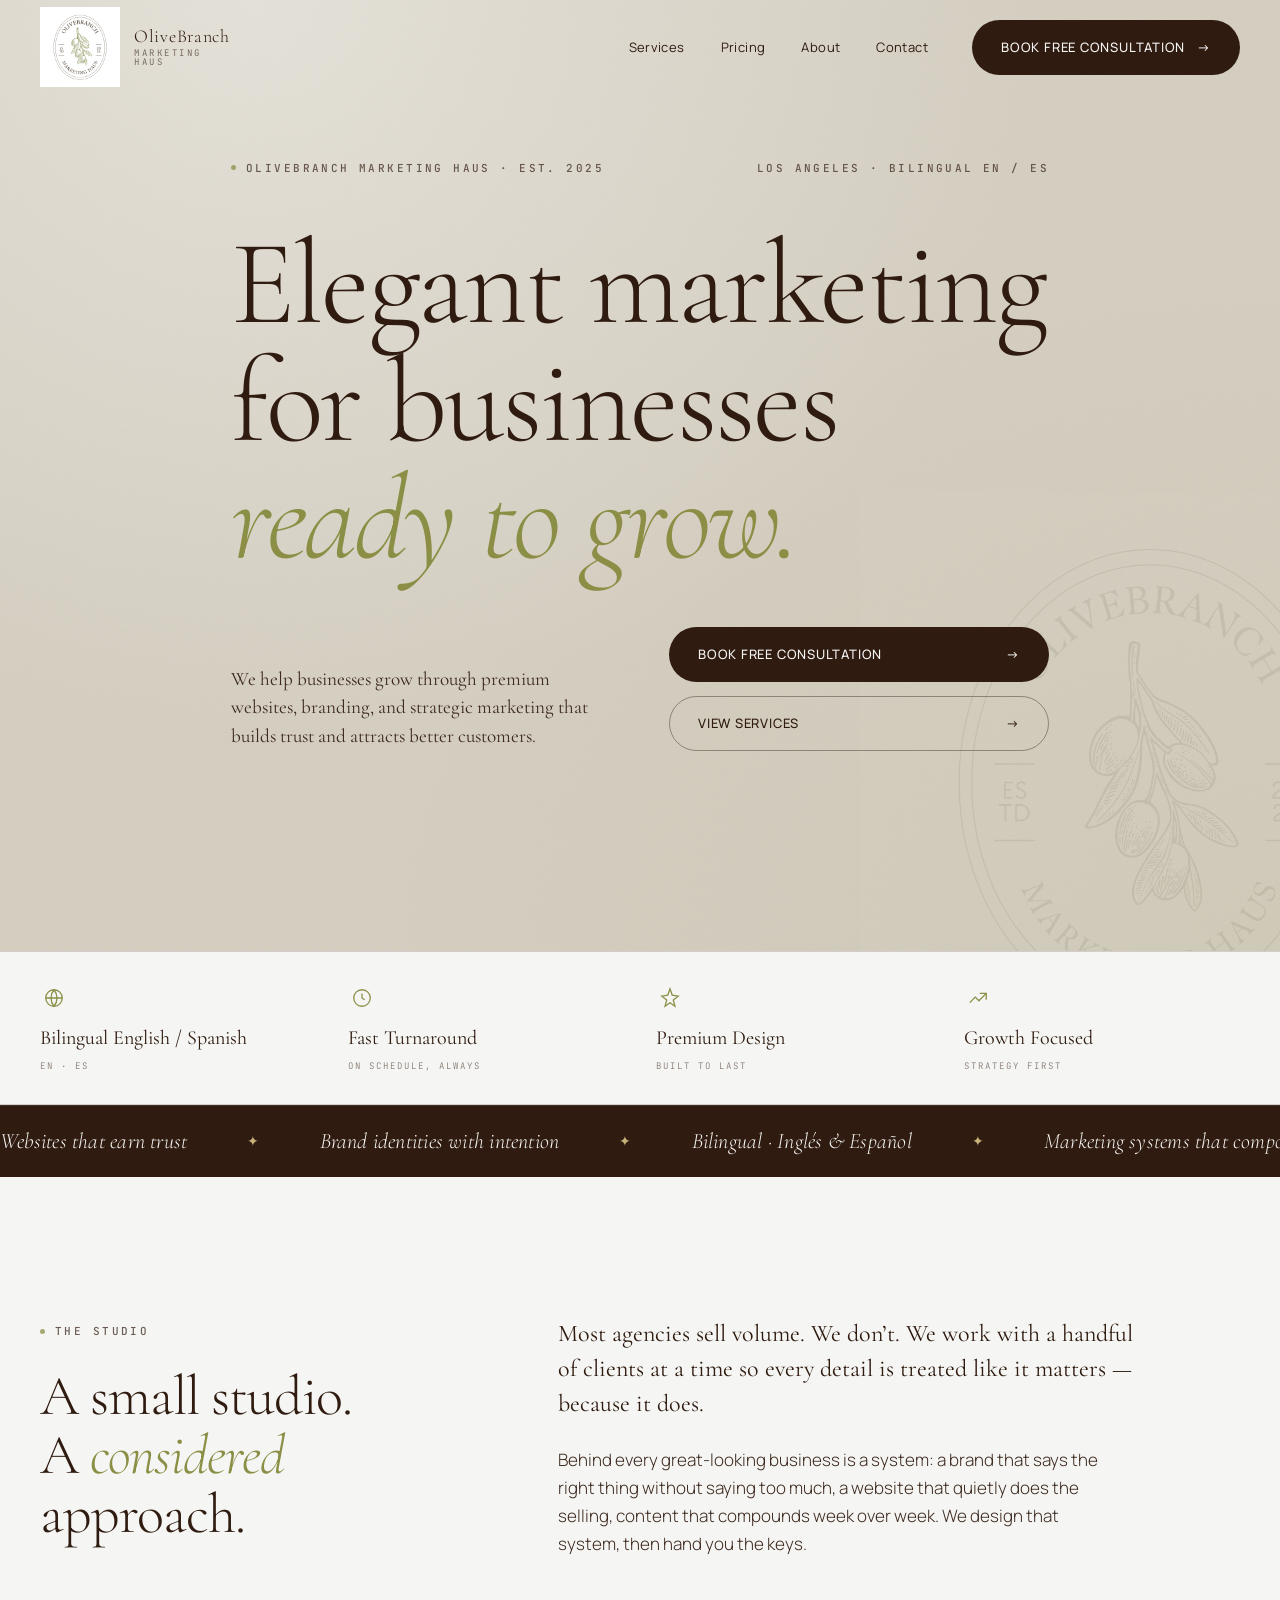
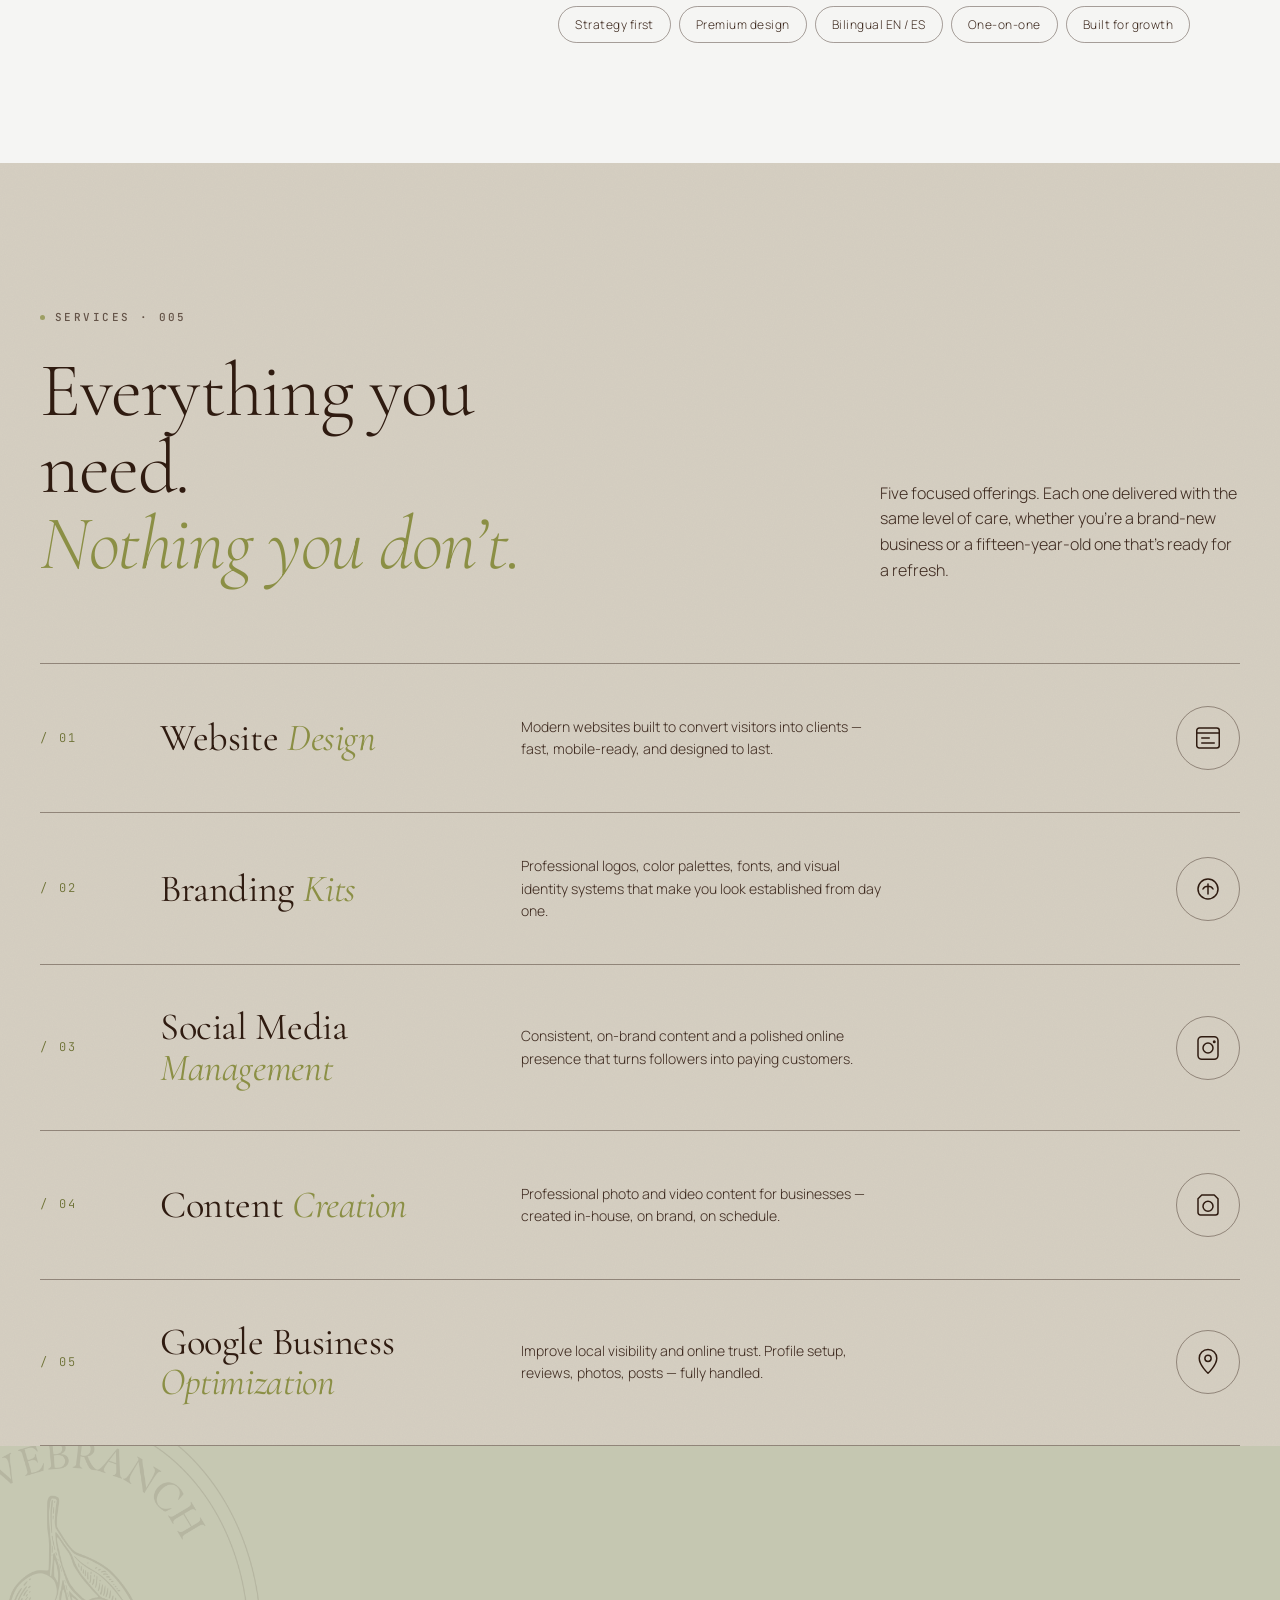
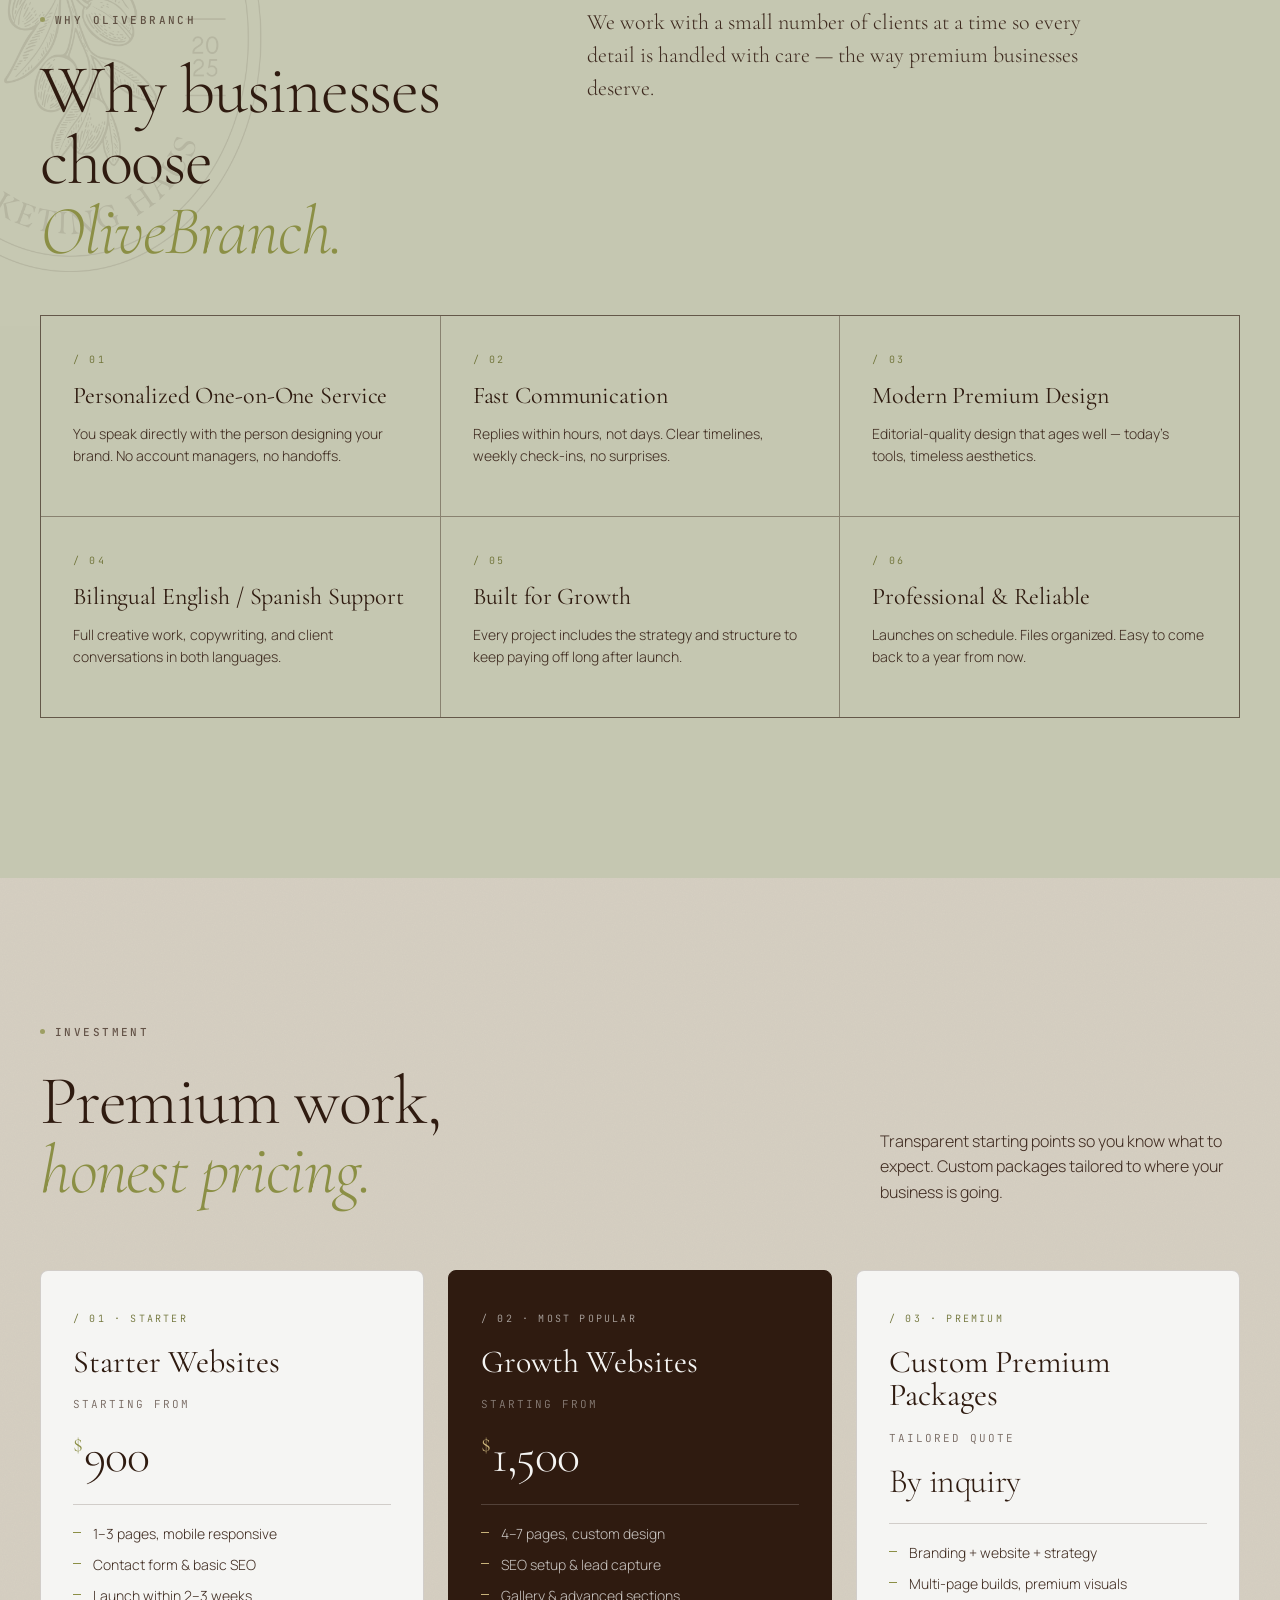
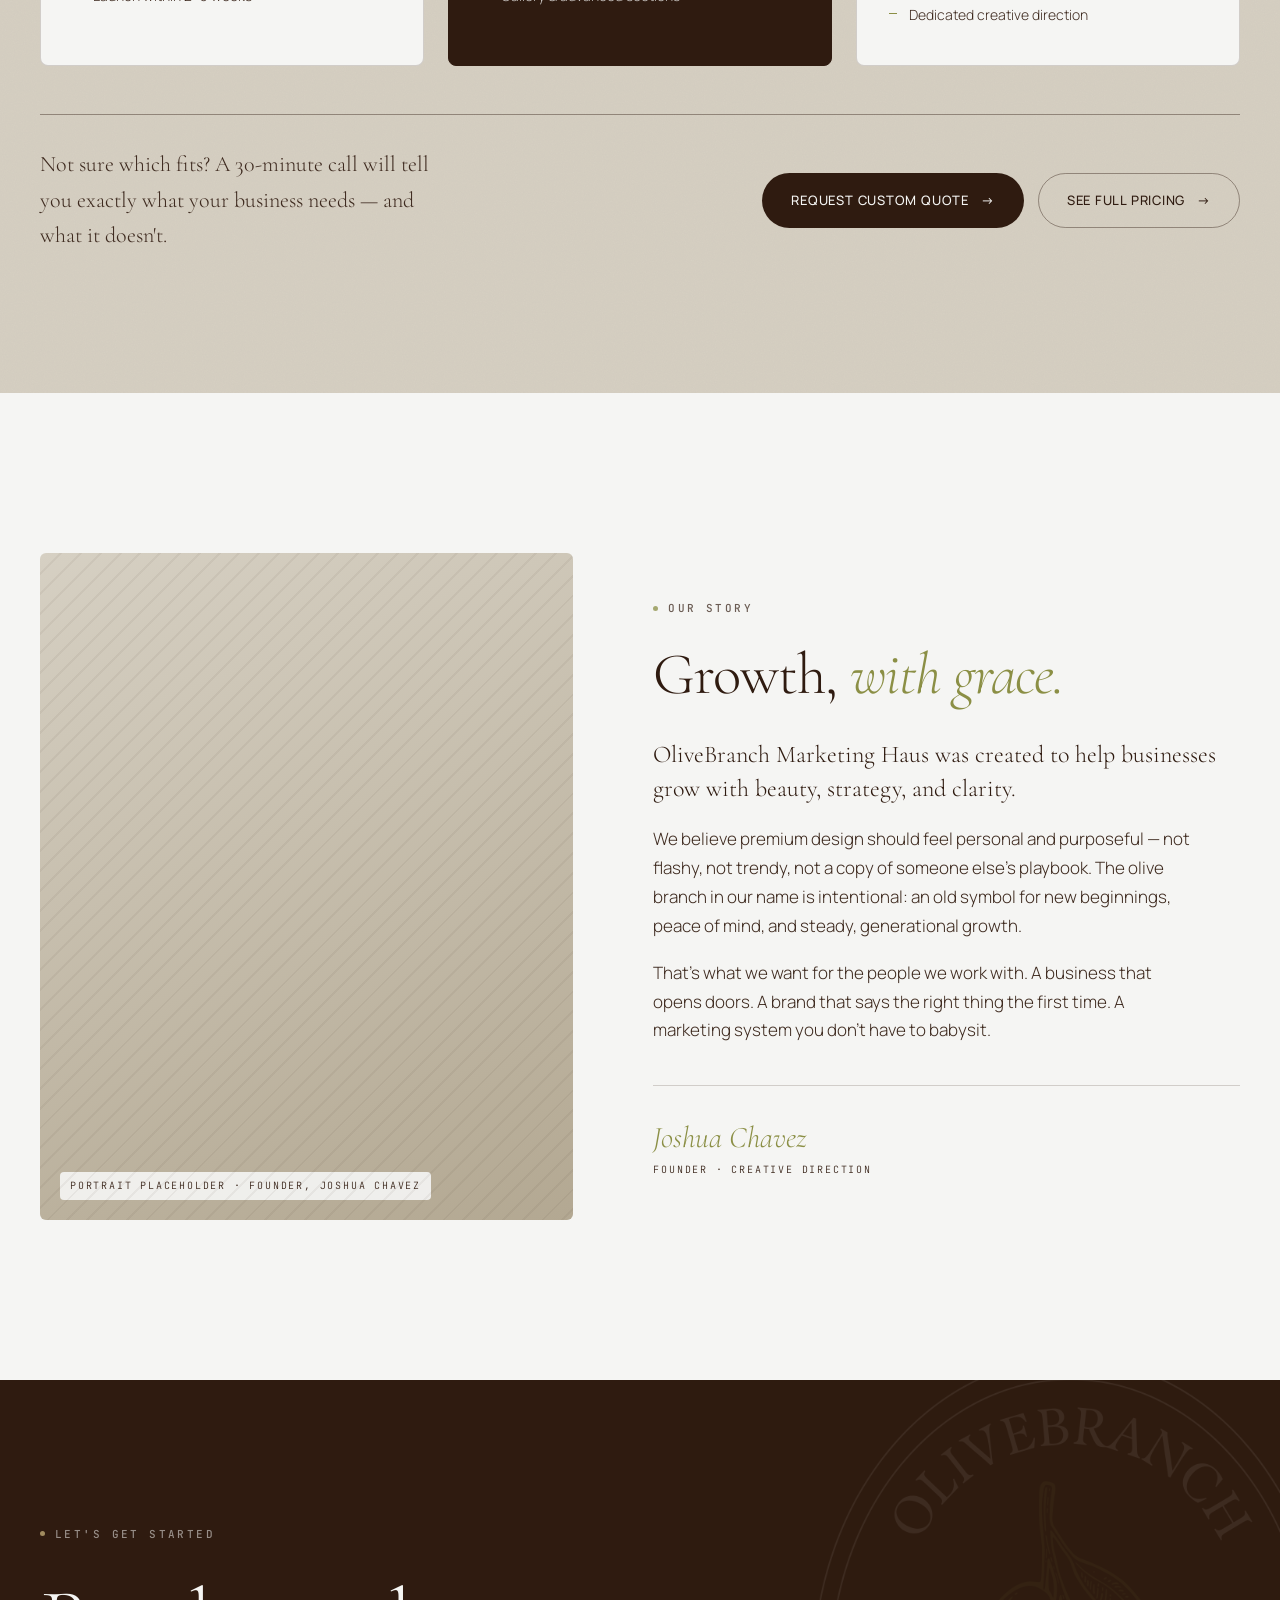
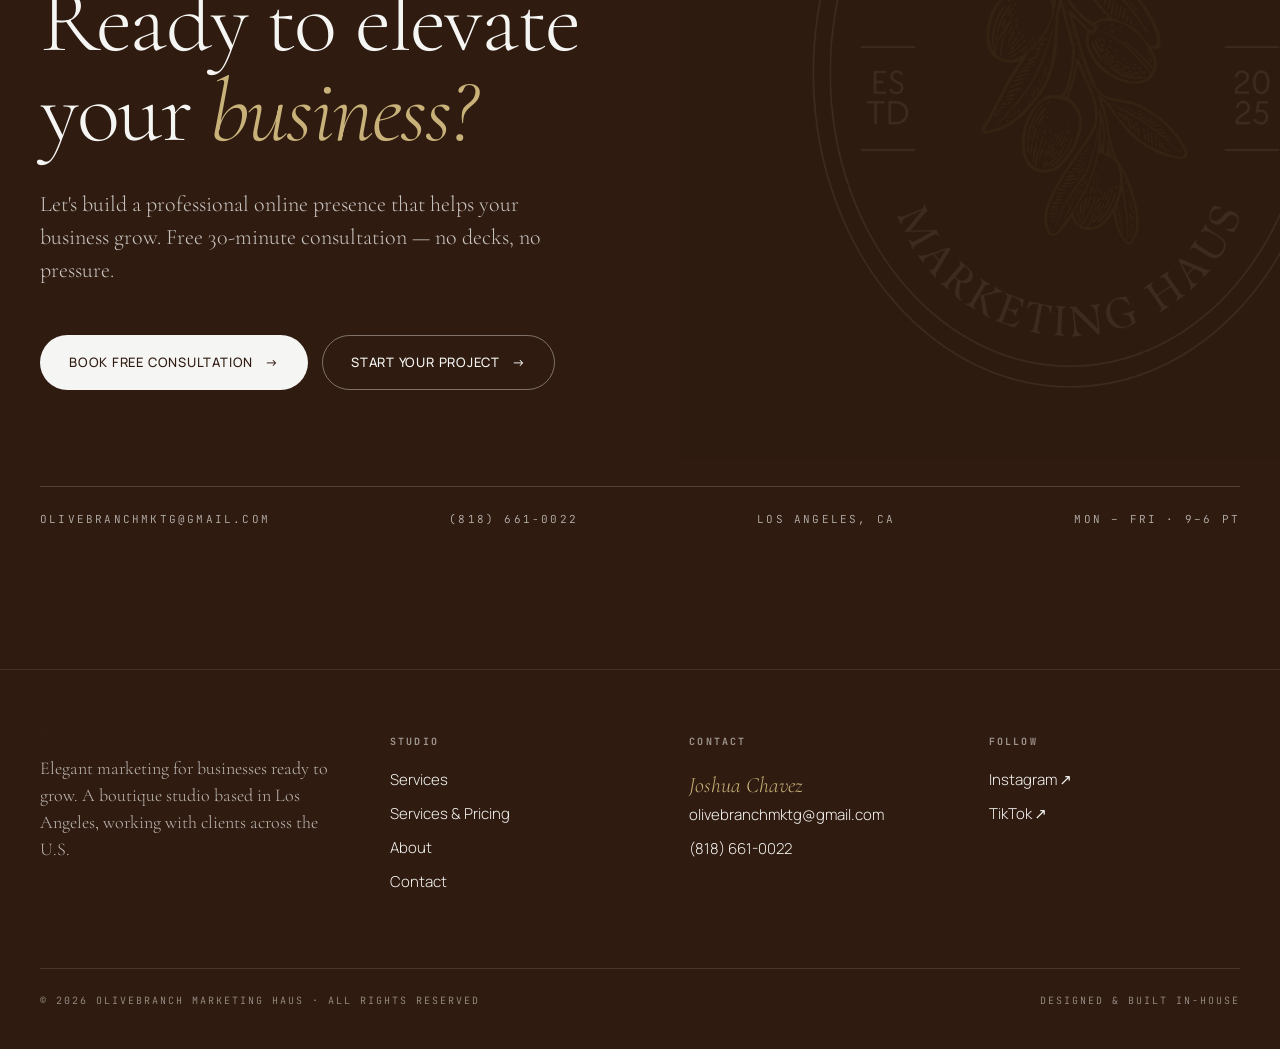
==== vercel-deploy/index.html @ 49137bfe "Add files via upload" ====
<!doctype html>
<html lang="en">
<head>
<meta charset="utf-8" />
<meta name="viewport" content="width=device-width,initial-scale=1" />
<title>OliveBranch Marketing Haus — Elegant Marketing for Businesses Ready to Grow</title>
<link rel="preconnect" href="https://fonts.googleapis.com">
<link rel="preconnect" href="https://fonts.gstatic.com" crossorigin>
<link href="https://fonts.googleapis.com/css2?family=Cormorant+Garamond:ital,wght@0,300;0,400;0,500;0,600;1,400&family=Manrope:wght@300;400;500;600&family=JetBrains+Mono:wght@400;500&display=swap" rel="stylesheet">
<link rel="stylesheet" href="styles.css">
</head>
<body>

<!-- ============ HEADER ============ -->
<header class="site" id="siteHeader">
  <div class="nav">
    <a class="brand" href="#top" aria-label="OliveBranch Marketing Haus home" style="width: 60px; height: 31px">
      <img src="assets/logo-offwhite.png" alt="OliveBranch Marketing Haus" style="height: 80px; width: 80px" />
      <span class="wordmark">
        <span class="n1">OliveBranch</span>
        <span class="n2">Marketing Haus</span>
      </span>
    </a>
    <nav class="menu">
      <div class="links" style="display:flex;gap:36px;align-items:center;">
        <a href="#services">Services</a>
        <a href="services-and-pricing.html">Pricing</a>
        <a href="#about">About</a>
        <a href="#contact">Contact</a>
      </div>
      <a class="btn btn-primary cta" href="mailto:olivebranchmktg@gmail.com?subject=Free%20Consultation%20Request%20-%20OliveBranch%20Marketing%20Haus&body=Hello%20Joshua%2C%0D%0A%0D%0AI%20would%20like%20to%20book%20a%20free%20consultation%20for%20my%20business.%0D%0A%0D%0ABusiness%20Name%3A%20%0D%0AType%20of%20Business%3A%20%0D%0AWebsite%20(if%20any)%3A%20%0D%0ABest%20Phone%20Number%3A%20%0D%0ABest%20Time%20to%20Reach%20Me%3A%20%0D%0AHow%20can%20you%20help%20us%3F%20%0D%0A%0D%0AThank%20you.">Book Free Consultation <span class="arrow">→</span></a>
    </nav>
  </div>
</header>

<!-- ============ HERO ============ -->
<section class="hero" id="top">
  <div class="grain"></div>
  <div class="watermark" style="right:-160px;bottom:-120px;">
    <img src="assets/logo-beige.png" alt="" />
  </div>

  <div class="wrap hero-inner">
    <div class="hero-eyebrow-row reveal">
      <span class="eyebrow"><span class="dot"></span>OliveBranch Marketing Haus · Est. 2025</span>
      <span class="eyebrow">Los Angeles · Bilingual EN / ES</span>
    </div>

    <h1 class="display reveal delay-1">
      Elegant marketing<br/>
      for businesses<br/>
      <em>ready to grow.</em>
    </h1>

    <div class="hero-row">
      <p class="reveal delay-2">
        We help businesses grow through premium websites, branding, and strategic marketing that builds trust and attracts better customers.
      </p>
      <div class="hero-cta reveal delay-3">
        <a class="btn btn-primary" href="mailto:olivebranchmktg@gmail.com?subject=Free%20Consultation%20Request%20-%20OliveBranch%20Marketing%20Haus&body=Hello%20Joshua%2C%0D%0A%0D%0AI%20would%20like%20to%20book%20a%20free%20consultation%20for%20my%20business.%0D%0A%0D%0ABusiness%20Name%3A%20%0D%0AType%20of%20Business%3A%20%0D%0AWebsite%20(if%20any)%3A%20%0D%0ABest%20Phone%20Number%3A%20%0D%0ABest%20Time%20to%20Reach%20Me%3A%20%0D%0AHow%20can%20you%20help%20us%3F%20%0D%0A%0D%0AThank%20you.">Book Free Consultation <span class="arrow">→</span></a>
        <a class="btn btn-ghost" href="#services">View Services <span class="arrow">→</span></a>
      </div>
    </div>

    <div class="hero-meta reveal delay-4">
      <div class="col">
        <span class="label-mono">№ 01</span>
        <span class="v">Boutique studio</span>
      </div>
      <div class="col">
        <span class="label-mono">№ 02</span>
        <span class="v">Strategy &amp; design</span>
      </div>
      <div class="col">
        <span class="label-mono">№ 03</span>
        <span class="v">Built for trust</span>
      </div>
      <div class="col" style="text-align:right;">
        <span class="label-mono">Scroll</span>
        <span class="v">↓</span>
      </div>
    </div>
  </div>
</section>

<!-- ============ TRUST BAR ============ -->
<section class="trustbar">
  <div class="wrap">
    <div class="trustbar-grid">
      <div class="trust-item reveal">
        <span class="icon" aria-hidden="true"><svg width="22" height="22" viewBox="0 0 24 24" fill="none" stroke="currentColor" stroke-width="1.4"><circle cx="12" cy="12" r="9"/><path d="M3 12h18M12 3a14 14 0 0 1 0 18M12 3a14 14 0 0 0 0 18"/></svg></span>
        <span class="label">Bilingual English / Spanish</span>
        <span class="sub">EN · ES</span>
      </div>
      <div class="trust-item reveal delay-1">
        <span class="icon" aria-hidden="true"><svg width="22" height="22" viewBox="0 0 24 24" fill="none" stroke="currentColor" stroke-width="1.4"><circle cx="12" cy="12" r="9"/><path d="M12 7v5l3 2"/></svg></span>
        <span class="label">Fast Turnaround</span>
        <span class="sub">On Schedule, Always</span>
      </div>
      <div class="trust-item reveal delay-2">
        <span class="icon" aria-hidden="true"><svg width="22" height="22" viewBox="0 0 24 24" fill="none" stroke="currentColor" stroke-width="1.4"><path d="M12 2l2.4 6.8L21 10l-5.4 4.2L17.4 21 12 17.2 6.6 21l1.8-6.8L3 10l6.6-1.2z"/></svg></span>
        <span class="label">Premium Design</span>
        <span class="sub">Built To Last</span>
      </div>
      <div class="trust-item reveal delay-3">
        <span class="icon" aria-hidden="true"><svg width="22" height="22" viewBox="0 0 24 24" fill="none" stroke="currentColor" stroke-width="1.4"><path d="M3 17l6-6 4 4 8-8"/><path d="M14 7h7v7"/></svg></span>
        <span class="label">Growth Focused</span>
        <span class="sub">Strategy First</span>
      </div>
    </div>
  </div>
</section>

<!-- ============ MARQUEE ============ -->
<div class="strip" aria-hidden="true">
  <div class="strip-track">
    <span class="strip-item">Websites that earn trust</span>
    <span class="strip-item">Brand identities with intention</span>
    <span class="strip-item">Bilingual · Inglés &amp; Español</span>
    <span class="strip-item">Marketing systems that compound</span>
    <span class="strip-item">Premium content, modern strategy</span>
    <span class="strip-item">Websites that earn trust</span>
    <span class="strip-item">Brand identities with intention</span>
    <span class="strip-item">Bilingual · Inglés &amp; Español</span>
    <span class="strip-item">Marketing systems that compound</span>
    <span class="strip-item">Premium content, modern strategy</span>
  </div>
</div>

<!-- ============ INTRO ============ -->
<section class="intro">
  <div class="wrap">
    <div class="intro-grid">
      <div class="reveal">
        <span class="eyebrow"><span class="dot"></span>The Studio</span>
        <h2 class="display" style="margin-top:24px;">A small studio.<br/>A <em>considered</em> approach.</h2>
      </div>
      <div class="body reveal delay-1">
        <p class="lede">
          Most agencies sell volume. We don’t. We work with a handful of clients at a time so every detail is treated like it matters — because it does.
        </p>
        <p>
          Behind every great-looking business is a system: a brand that says the right thing without saying too much, a website that quietly does the selling, content that compounds week over week. We design that system, then hand you the keys.
        </p>
        <div class="pill-row">
          <span class="pill">Strategy first</span>
          <span class="pill">Premium design</span>
          <span class="pill">Bilingual EN / ES</span>
          <span class="pill">One-on-one</span>
          <span class="pill">Built for growth</span>
        </div>
      </div>
    </div>
  </div>
</section>

<!-- ============ SERVICES ============ -->
<section class="services" id="services">
  <div class="grain"></div>
  <div class="wrap" style="position:relative;z-index:2;">
    <div class="services-head reveal">
      <div>
        <span class="eyebrow"><span class="dot"></span>Services · 005</span>
        <h2 class="display" style="margin-top:24px;">Everything you need.<br/><em>Nothing you don’t.</em></h2>
      </div>
      <p>
        Five focused offerings. Each one delivered with the same level of care, whether you’re a brand-new business or a fifteen-year-old one that’s ready for a refresh.
      </p>
    </div>

    <div class="service-list reveal delay-1">
      <!-- 1 -->
      <article class="service">
        <span class="num">/ 01</span>
        <h3>Website <em>Design</em></h3>
        <p>Modern websites built to convert visitors into clients — fast, mobile-ready, and designed to last.</p>
        <span class="icon" aria-hidden="true">
          <svg viewBox="0 0 24 24"><rect class="ico" x="3" y="4" width="18" height="16" rx="2"/><path class="ico" d="M3 8h18M7 12h6M7 16h10"/></svg>
        </span>
      </article>
      <!-- 2 -->
      <article class="service">
        <span class="num">/ 02</span>
        <h3>Branding <em>Kits</em></h3>
        <p>Professional logos, color palettes, fonts, and visual identity systems that make you look established from day one.</p>
        <span class="icon" aria-hidden="true">
          <svg viewBox="0 0 24 24"><circle class="ico" cx="12" cy="12" r="8"/><path class="ico" d="M8 12c1.5-3 6.5-3 8 0M12 8v8"/></svg>
        </span>
      </article>
      <!-- 3 -->
      <article class="service">
        <span class="num">/ 03</span>
        <h3>Social Media <em>Management</em></h3>
        <p>Consistent, on-brand content and a polished online presence that turns followers into paying customers.</p>
        <span class="icon" aria-hidden="true">
          <svg viewBox="0 0 24 24"><rect class="ico" x="4" y="3" width="16" height="18" rx="3"/><circle class="ico" cx="12" cy="12" r="4"/><circle class="ico" cx="17" cy="7" r=".6" fill="currentColor"/></svg>
        </span>
      </article>
      <!-- 4 -->
      <article class="service">
        <span class="num">/ 04</span>
        <h3>Content <em>Creation</em></h3>
        <p>Professional photo and video content for businesses — created in-house, on brand, on schedule.</p>
        <span class="icon" aria-hidden="true">
          <svg viewBox="0 0 24 24"><path class="ico" d="M4 7l3-3h10l3 3v11a2 2 0 0 1-2 2H6a2 2 0 0 1-2-2V7z"/><circle class="ico" cx="12" cy="13" r="4"/></svg>
        </span>
      </article>
      <!-- 5 -->
      <article class="service">
        <span class="num">/ 05</span>
        <h3>Google Business <em>Optimization</em></h3>
        <p>Improve local visibility and online trust. Profile setup, reviews, photos, posts — fully handled.</p>
        <span class="icon" aria-hidden="true">
          <svg viewBox="0 0 24 24"><path class="ico" d="M12 21s-7-6.5-7-12a7 7 0 0 1 14 0c0 5.5-7 12-7 12z"/><circle class="ico" cx="12" cy="9" r="2.5"/></svg>
        </span>
      </article>
    </div>
  </div>
</section>

<!-- ============ PORTFOLIO ============ -->
<!-- TEMPORARILY HIDDEN: remove style="display:none" on the section below to restore -->
<section class="portfolio" id="portfolio" style="display:none">
  <div class="wrap">
    <div class="portfolio-head reveal">
      <div>
        <span class="eyebrow"><span class="dot"></span>Selected work · 2024 / 2025</span>
        <h2 class="display" style="margin-top:24px;">Brands we’ve helped<br/><em>open doors.</em></h2>
      </div>
      <div class="meta">
        <span class="label-mono">Recent</span>
        <span class="serif" style="font-size:18px;">Construction · Faith · Beauty · Local</span>
      </div>
    </div>

    <div class="portfolio-grid">
      <!-- 1 -->
      <article class="case case-1 reveal">
        <div class="frame">
          <span class="num">CASE 01</span>
          <span class="placeholder-meta">photography placeholder · construction website mockup</span>
        </div>
        <div class="case-meta">
          <h4>Mendoza &amp; Sons Construction</h4>
          <span class="tag">Web · Identity</span>
        </div>
      </article>
      <!-- 2 -->
      <article class="case case-2 reveal delay-1">
        <div class="frame">
          <span class="num">CASE 02</span>
          <span class="placeholder-meta">photography placeholder · church bulletin &amp; site</span>
        </div>
        <div class="case-meta">
          <h4>Iglesia Vida Nueva</h4>
          <span class="tag">Identity · Print · Social</span>
        </div>
      </article>
      <!-- 3 -->
      <article class="case case-3 reveal">
        <div class="frame">
          <span class="num">CASE 03</span>
          <span class="placeholder-meta">photography placeholder · beauty brand campaign</span>
        </div>
        <div class="case-meta">
          <h4>Maison Lila Beauty</h4>
          <span class="tag">Brand · E-commerce · Content</span>
        </div>
      </article>
      <!-- 4 -->
      <article class="case case-4 reveal delay-1">
        <div class="frame">
          <span class="num">CASE 04</span>
          <span class="placeholder-meta">photography placeholder · local business storefront</span>
        </div>
        <div class="case-meta">
          <h4>Rosalía’s Florist &amp; Co.</h4>
          <span class="tag">Web · Google Business · Social</span>
        </div>
      </article>
    </div>
  </div>
</section>

<!-- ============ WHY US ============ -->
<section class="why">
  <div class="watermark" style="left:-220px;top:-100px;opacity:.1;">
    <img src="assets/logo-sage.png" alt="" />
  </div>
  <div class="wrap" style="position:relative;z-index:2;">
    <div class="why-grid">
      <div class="reveal">
        <span class="eyebrow"><span class="dot"></span>Why OliveBranch</span>
        <h2 class="display" style="margin-top:24px;">Why businesses choose <em>OliveBranch.</em></h2>
      </div>
      <div class="reveal delay-1">
        <p style="font-family:'Cormorant Garamond',serif;font-size:22px;line-height:1.5;color:var(--charcoal);max-width:46ch;">
          We work with a small number of clients at a time so every detail is handled with care — the way premium businesses deserve.
        </p>
      </div>
    </div>

    <div class="why-cards reveal delay-2">
      <div class="why-card">
        <span class="num">/ 01</span>
        <h3>Personalized One-on-One Service</h3>
        <p>You speak directly with the person designing your brand. No account managers, no handoffs.</p>
      </div>
      <div class="why-card">
        <span class="num">/ 02</span>
        <h3>Fast Communication</h3>
        <p>Replies within hours, not days. Clear timelines, weekly check-ins, no surprises.</p>
      </div>
      <div class="why-card">
        <span class="num">/ 03</span>
        <h3>Modern Premium Design</h3>
        <p>Editorial-quality design that ages well — today's tools, timeless aesthetics.</p>
      </div>
      <div class="why-card">
        <span class="num">/ 04</span>
        <h3>Bilingual English / Spanish Support</h3>
        <p>Full creative work, copywriting, and client conversations in both languages.</p>
      </div>
      <div class="why-card">
        <span class="num">/ 05</span>
        <h3>Built for Growth</h3>
        <p>Every project includes the strategy and structure to keep paying off long after launch.</p>
      </div>
      <div class="why-card">
        <span class="num">/ 06</span>
        <h3>Professional &amp; Reliable</h3>
        <p>Launches on schedule. Files organized. Easy to come back to a year from now.</p>
      </div>
    </div>
  </div>
</section>

<!-- ============ PRICING PREVIEW ============ -->
<section class="pricing-preview">
  <div class="grain"></div>
  <div class="wrap" style="position:relative;z-index:2;">
    <div class="pricing-preview-head reveal">
      <div>
        <span class="eyebrow"><span class="dot"></span>Investment</span>
        <h2 class="display" style="margin-top:24px;">Premium work,<br/><em>honest pricing.</em></h2>
      </div>
      <p style="max-width:36ch;color:var(--charcoal);font-size:16px;">
        Transparent starting points so you know what to expect. Custom packages tailored to where your business is going.
      </p>
    </div>

    <div class="pricing-grid reveal delay-1">
      <div class="price-card">
        <span class="tag">/ 01 · Starter</span>
        <h3>Starter Websites</h3>
        <span class="from">Starting from</span>
        <div class="price"><span class="currency">$</span>900</div>
        <ul>
          <li>1–3 pages, mobile responsive</li>
          <li>Contact form &amp; basic SEO</li>
          <li>Launch within 2–3 weeks</li>
        </ul>
      </div>
      <div class="price-card featured">
        <span class="tag">/ 02 · Most Popular</span>
        <h3>Growth Websites</h3>
        <span class="from">Starting from</span>
        <div class="price"><span class="currency">$</span>1,500</div>
        <ul>
          <li>4–7 pages, custom design</li>
          <li>SEO setup &amp; lead capture</li>
          <li>Gallery &amp; advanced sections</li>
        </ul>
      </div>
      <div class="price-card">
        <span class="tag">/ 03 · Premium</span>
        <h3>Custom Premium Packages</h3>
        <span class="from">Tailored quote</span>
        <div class="price" style="font-size:34px;">By inquiry</div>
        <ul>
          <li>Branding + website + strategy</li>
          <li>Multi-page builds, premium visuals</li>
          <li>Dedicated creative direction</li>
        </ul>
      </div>
    </div>

    <div class="pricing-preview-foot reveal delay-2">
      <p>Not sure which fits? A 30-minute call will tell you exactly what your business needs — and what it doesn't.</p>
      <div style="display:flex;gap:14px;flex-wrap:wrap;">
        <a class="btn btn-primary" href="mailto:olivebranchmktg@gmail.com?subject=New%20Project%20Inquiry%20-%20OliveBranch%20Marketing%20Haus&body=Hello%20Joshua%2C%0D%0A%0D%0AI%E2%80%99m%20interested%20in%20starting%20a%20project%20with%20OliveBranch%20Marketing%20Haus.%0D%0A%0D%0ABusiness%20Name%3A%20%0D%0AType%20of%20Business%3A%20%0D%0AServices%20Needed%3A%20%0D%0ABudget%20Range%3A%20%0D%0ADesired%20Timeline%3A%20%0D%0ABest%20Phone%20Number%3A%20%0D%0AAdditional%20Details%3A%20%0D%0A%0D%0AThank%20you.">Request Custom Quote <span class="arrow">→</span></a>
        <a class="btn btn-ghost" href="services-and-pricing.html">See full pricing <span class="arrow">→</span></a>
      </div>
    </div>
  </div>
</section>

<!-- ============ ABOUT ============ -->
<section class="about" id="about">
  <div class="wrap">
    <div class="about-grid">
      <div class="about-photo reveal">
        <span class="placeholder-meta">portrait placeholder · founder, joshua chavez</span>
      </div>
      <div class="reveal delay-1">
        <span class="eyebrow"><span class="dot"></span>Our Story</span>
        <h2 class="display" style="margin-top:24px;">Growth, <em>with grace.</em></h2>
        <p class="first">
          OliveBranch Marketing Haus was created to help businesses grow with beauty, strategy, and clarity.
        </p>
        <p>
          We believe premium design should feel personal and purposeful — not flashy, not trendy, not a copy of someone else’s playbook. The olive branch in our name is intentional: an old symbol for new beginnings, peace of mind, and steady, generational growth.
        </p>
        <p>
          That’s what we want for the people we work with. A business that opens doors. A brand that says the right thing the first time. A marketing system you don’t have to babysit.
        </p>
        <div class="signature">
          <div>
            <div class="name">Joshua Chavez</div>
            <div class="role">Founder · Creative Direction</div>
          </div>
        </div>
      </div>
    </div>
  </div>
</section>

<!-- ============ CTA BANNER ============ -->
<section class="cta-banner" id="contact">
  <div class="grain" style="opacity:.2;"></div>
  <div class="watermark">
    <img src="assets/logo-darkbrown.png" alt="" />
  </div>
  <div class="wrap">
    <span class="eyebrow" style="color:rgba(245,245,243,.7);"><span class="dot" style="background:var(--gold);"></span>Let's get started</span>
    <h2 style="margin-top:32px;">Ready to elevate<br/>your <em>business?</em></h2>
    <p class="sub">
      Let's build a professional online presence that helps your business grow. Free 30-minute consultation — no decks, no pressure.
    </p>
    <div class="row">
      <a class="btn btn-onbrown" href="mailto:olivebranchmktg@gmail.com?subject=Free%20Consultation%20Request%20-%20OliveBranch%20Marketing%20Haus&body=Hello%20Joshua%2C%0D%0A%0D%0AI%20would%20like%20to%20book%20a%20free%20consultation%20for%20my%20business.%0D%0A%0D%0ABusiness%20Name%3A%20%0D%0AType%20of%20Business%3A%20%0D%0AWebsite%20(if%20any)%3A%20%0D%0ABest%20Phone%20Number%3A%20%0D%0ABest%20Time%20to%20Reach%20Me%3A%20%0D%0AHow%20can%20you%20help%20us%3F%20%0D%0A%0D%0AThank%20you.">Book Free Consultation <span class="arrow">→</span></a>
      <a class="btn btn-ghost-onbrown" href="mailto:olivebranchmktg@gmail.com?subject=New%20Project%20Inquiry%20-%20OliveBranch%20Marketing%20Haus&body=Hello%20Joshua%2C%0D%0A%0D%0AI%E2%80%99m%20interested%20in%20starting%20a%20project%20with%20OliveBranch%20Marketing%20Haus.%0D%0A%0D%0ABusiness%20Name%3A%20%0D%0AType%20of%20Business%3A%20%0D%0AServices%20Needed%3A%20%0D%0ABudget%20Range%3A%20%0D%0ADesired%20Timeline%3A%20%0D%0ABest%20Phone%20Number%3A%20%0D%0AAdditional%20Details%3A%20%0D%0A%0D%0AThank%20you.">Start Your Project <span class="arrow">→</span></a>
    </div>
    <div class="meta">
      <span>olivebranchmktg@gmail.com</span>
      <span>(818) 661-0022</span>
      <span>Los Angeles, CA</span>
      <span>Mon – Fri · 9–6 PT</span>
    </div>
  </div>
</section>

<!-- ============ FOOTER ============ -->
<footer class="site">
  <div class="wrap">
    <div class="footer-grid">
      <div class="footer-brand">
        <img src="assets/logo-darkbrown.png" alt="OliveBranch Marketing Haus" style="width: 1px; height: 1px" />
        <p>Elegant marketing for businesses ready to grow. A boutique studio based in Los Angeles, working with clients across the U.S.</p>
      </div>
      <div class="footer-col">
        <h4>Studio</h4>
        <a href="#services">Services</a>
        <a href="services-and-pricing.html">Services &amp; Pricing</a>
        <a href="#about">About</a>
        <a href="#contact">Contact</a>
      </div>
      <div class="footer-col">
        <h4>Contact</h4>
        <span class="name">Joshua Chavez</span>
        <a href="mailto:olivebranchmktg@gmail.com">olivebranchmktg@gmail.com</a>
        <a href="tel:8186610022">(818) 661-0022</a>
      </div>
      <div class="footer-col">
        <h4>Follow</h4>
        <a href="#" target="_blank" rel="noopener">Instagram ↗</a>
        <a href="#" target="_blank" rel="noopener">TikTok ↗</a>
      </div>
    </div>
    <div class="footer-bottom">
      <span>© 2026 OliveBranch Marketing Haus · All rights reserved</span>
      <span>Designed &amp; built in-house</span>
    </div>
  </div>
</footer>

<script>
  // ---- Header scroll state ----
  const header = document.getElementById('siteHeader');
  const onScroll = () => {
    if (window.scrollY > 24) header.classList.add('scrolled');
    else header.classList.remove('scrolled');
  };
  window.addEventListener('scroll', onScroll, {passive:true});
  onScroll();

  // ---- Reveal on scroll ----
  const io = new IntersectionObserver((entries) => {
    entries.forEach(e => {
      if (e.isIntersecting) {
        e.target.classList.add('in');
        io.unobserve(e.target);
      }
    });
  }, {threshold: 0.12, rootMargin: '0px 0px -8% 0px'});
  document.querySelectorAll('.reveal').forEach(el => io.observe(el));

  // ---- Smooth scroll for in-page anchors ----
  document.querySelectorAll('a[href^="#"]').forEach(a => {
    a.addEventListener('click', (e) => {
      const id = a.getAttribute('href');
      if (id.length > 1) {
        const target = document.querySelector(id);
        if (target) {
          e.preventDefault();
          window.scrollTo({top: target.getBoundingClientRect().top + window.scrollY - 60, behavior:'smooth'});
        }
      }
    });
  });
</script>

</body>
</html>
---- vercel-deploy/styles.css ----
:root{
    --beige:#D6D0C3;
    --beige-2:#E2DDD2;
    --sage:#C5C7B1;
    --olive:#8B8F45;
    --olive-deep:#6E7236;
    --espresso:#2F1B10;
    --charcoal:#3E2A1F;
    --offwhite:#F5F5F3;
    --gold:#C8B27A;
    --rule: rgba(47,27,16,.18);
    --rule-strong: rgba(47,27,16,.4);
  }
  *{box-sizing:border-box;margin:0;padding:0;}
  html,body{background:var(--offwhite);color:var(--espresso);}
  body{
    font-family:'Manrope', system-ui, sans-serif;
    font-size:16px;
    line-height:1.6;
    font-weight:300;
    -webkit-font-smoothing:antialiased;
    text-rendering:optimizeLegibility;
    overflow-x:hidden;
  }
  ::selection{background:var(--olive);color:var(--offwhite);}

  /* ---------- Type system ---------- */
  .serif{font-family:'Cormorant Garamond', 'Libre Baskerville', Georgia, serif;font-weight:400;letter-spacing:-.005em;}
  .display{
    font-family:'Cormorant Garamond', serif;
    font-weight:300;
    letter-spacing:-.018em;
    line-height:1.02;
  }
  .display em{font-style:italic;font-weight:300;color:var(--olive);}
  .eyebrow{
    font-family:'JetBrains Mono', monospace;
    font-size:11px;
    font-weight:500;
    letter-spacing:.22em;
    text-transform:uppercase;
    color:var(--charcoal);
    opacity:.75;
  }
  .eyebrow .dot{display:inline-block;width:5px;height:5px;border-radius:50%;background:var(--olive);vertical-align:middle;margin:0 10px 2px 0;}
  .label-mono{font-family:'JetBrains Mono',monospace;font-size:10px;letter-spacing:.18em;text-transform:uppercase;}

  /* ---------- Layout ---------- */
  .wrap{max-width:1320px;margin:0 auto;padding:0 40px;}
  @media (max-width:720px){ .wrap{padding:0 22px;} }
  section{position:relative;}

  /* ---------- Buttons ---------- */
  .btn{
    display:inline-flex;align-items:center;gap:12px;
    padding:16px 28px;border-radius:999px;
    font-family:'Manrope',sans-serif;font-size:13px;font-weight:500;letter-spacing:.06em;text-transform:uppercase;
    text-decoration:none;cursor:pointer;border:1px solid transparent;
    transition: all .35s cubic-bezier(.2,.7,.2,1);
    white-space:nowrap;
  }
  .btn .arrow{display:inline-block;transition:transform .4s cubic-bezier(.2,.7,.2,1);}
  .btn:hover .arrow{transform:translateX(6px);}
  .btn-primary{background:var(--espresso);color:var(--offwhite);}
  .btn-primary:hover{background:var(--olive);}
  .btn-ghost{background:transparent;color:var(--espresso);border-color:var(--rule-strong);}
  .btn-ghost:hover{background:var(--espresso);color:var(--offwhite);border-color:var(--espresso);}
  .btn-onbrown{background:var(--offwhite);color:var(--espresso);}
  .btn-onbrown:hover{background:var(--gold);color:var(--espresso);}
  .btn-ghost-onbrown{background:transparent;color:var(--offwhite);border-color:rgba(245,245,243,.4);}
  .btn-ghost-onbrown:hover{background:var(--offwhite);color:var(--espresso);border-color:var(--offwhite);}

  /* ---------- Header ---------- */
  header.site{
    position:fixed;top:0;left:0;right:0;z-index:50;
    padding:20px 40px;
    transition: background .4s ease, padding .4s ease, border-color .4s ease;
    border-bottom:1px solid transparent;
  }
  header.site.scrolled{
    background:rgba(245,245,243,.86);
    backdrop-filter: blur(14px) saturate(120%);
    -webkit-backdrop-filter: blur(14px) saturate(120%);
    padding:14px 40px;
    border-bottom-color:var(--rule);
  }
  .nav{display:flex;align-items:center;justify-content:space-between;gap:24px;max-width:1400px;margin:0 auto;}
  .brand{display:flex;align-items:center;gap:14px;text-decoration:none;color:var(--espresso);}
  .brand img{height:46px;width:auto;display:block;}
  .brand .wordmark{display:flex;flex-direction:column;line-height:1;}
  .brand .wordmark .n1{font-family:'Cormorant Garamond',serif;font-size:18px;letter-spacing:.04em;}
  .brand .wordmark .n2{font-family:'JetBrains Mono',monospace;font-size:9px;letter-spacing:.28em;text-transform:uppercase;color:var(--charcoal);opacity:.7;margin-top:4px;}
  nav.menu{display:flex;align-items:center;gap:36px;}
  nav.menu .links a{
    font-size:13px;font-weight:400;letter-spacing:.03em;text-decoration:none;color:var(--espresso);
    position:relative;
  }
  nav.menu .links a::after{
    content:"";position:absolute;left:0;right:100%;bottom:-6px;height:1px;background:var(--olive);
    transition:right .4s cubic-bezier(.2,.7,.2,1);
  }
  nav.menu .links a:hover::after{right:0;}
  nav.menu .cta{margin-left:8px;}
  @media (max-width:880px){
    nav.menu .links{display:none;}
    header.site{padding:14px 22px;}
  }

  /* ---------- Hero ---------- */
  .hero{
    background:var(--beige);
    padding:160px 0 80px;
    position:relative;overflow:hidden;
    min-height:100vh;
    display:flex;flex-direction:column;justify-content:flex-end;
  }
  .hero::before{
    content:"";position:absolute;inset:0;
    background-image:
      radial-gradient(ellipse at 20% 0%, rgba(245,245,243,.5), transparent 55%),
      radial-gradient(ellipse at 100% 100%, rgba(139,143,69,.08), transparent 50%);
    pointer-events:none;
  }
  .grain{
    position:absolute;inset:0;pointer-events:none;opacity:.45;mix-blend-mode:multiply;
    background-image:url("data:image/svg+xml;utf8,<svg xmlns='http://www.w3.org/2000/svg' width='200' height='200'><filter id='n'><feTurbulence type='fractalNoise' baseFrequency='0.9' numOctaves='2' stitchTiles='stitch'/><feColorMatrix values='0 0 0 0 0.18  0 0 0 0 0.10  0 0 0 0 0.06  0 0 0 0.07 0'/></filter><rect width='100%' height='100%' filter='url(%23n)'/></svg>");
  }
  .hero-inner{position:relative;z-index:2;}
  .hero-meta{display:flex;justify-content:space-between;align-items:flex-end;border-top:1px solid var(--rule);padding-top:20px;margin-top:48px;}
  .hero-meta .col{display:flex;flex-direction:column;gap:6px;}
  .hero-meta .col .v{font-family:'Cormorant Garamond',serif;font-size:18px;}
  .hero h1{
    font-size:clamp(48px, 9.4vw, 148px);
    line-height:.98;
    letter-spacing:-.02em;
    max-width:18ch;
  }
  .hero h1 .ornament{
    display:inline-block;width:.42em;height:.42em;border:1px solid var(--espresso);border-radius:50%;
    margin:0 .12em .14em .14em;vertical-align:baseline;
  }
  .hero-row{display:grid;grid-template-columns: 1fr minmax(280px, 380px);gap:60px;align-items:flex-end;margin-top:48px;}
  .hero-row p{
    font-family:'Cormorant Garamond',serif;
    font-size:clamp(18px,1.5vw,22px);
    font-weight:400;line-height:1.5;
    color:var(--charcoal);
    max-width:42ch;
  }
  .hero-cta{display:flex;flex-direction:column;gap:14px;align-items:flex-start;}
  .hero-cta .btn{width:100%;justify-content:space-between;}
  .hero-eyebrow-row{display:flex;justify-content:space-between;align-items:center;margin-bottom:48px;}
  .hero-eyebrow-row .eyebrow{display:inline-flex;align-items:center;}
  @media (max-width:820px){
    .hero{padding:130px 0 60px;}
    .hero-row{grid-template-columns:1fr;gap:32px;}
    .hero-meta{flex-wrap:wrap;gap:24px;}
  }

  /* mark / watermark logo */
  .watermark{
    position:absolute;pointer-events:none;
    opacity:.08;
    width:580px;height:580px;
  }
  .watermark img{width:100%;height:100%;object-fit:contain;}

  /* ---------- Marquee strip ---------- */
  .strip{
    background:var(--espresso);color:var(--offwhite);
    padding:18px 0;overflow:hidden;border-top:1px solid rgba(245,245,243,.08);
  }
  .strip-track{display:flex;gap:60px;white-space:nowrap;animation:scroll 50s linear infinite;}
  .strip-item{font-family:'Cormorant Garamond',serif;font-style:italic;font-size:22px;letter-spacing:.01em;display:inline-flex;align-items:center;gap:60px;}
  .strip-item::after{content:"✦";color:var(--gold);font-style:normal;font-size:14px;}
  @keyframes scroll{from{transform:translateX(0);}to{transform:translateX(-50%);}}

  /* ---------- Intro / About preview ---------- */
  .intro{background:var(--offwhite);padding:140px 0 120px;position:relative;}
  .intro-grid{display:grid;grid-template-columns: 0.9fr 1.4fr;gap:80px;align-items:flex-start;}
  .intro h2{
    font-size:clamp(34px,4.4vw,64px);
    line-height:1.05;
  }
  .intro .body{display:flex;flex-direction:column;gap:24px;}
  .intro .body p{font-size:17px;line-height:1.65;color:var(--charcoal);max-width:54ch;}
  .intro .body p.lede{font-family:'Cormorant Garamond',serif;font-size:24px;line-height:1.45;color:var(--espresso);font-weight:400;}
  .pill-row{display:flex;flex-wrap:wrap;gap:8px;margin-top:24px;}
  .pill{
    border:1px solid var(--rule-strong);border-radius:999px;
    padding:8px 16px;font-size:12px;letter-spacing:.04em;
    color:var(--charcoal);
  }
  @media (max-width:820px){.intro-grid{grid-template-columns:1fr;gap:32px;}}

  /* ---------- Services ---------- */
  .services{background:var(--beige);padding:140px 0 0;position:relative;overflow:hidden;}
  .services-head{display:flex;justify-content:space-between;align-items:flex-end;gap:40px;margin-bottom:80px;}
  .services-head h2{font-size:clamp(40px,6vw,96px);line-height:1;max-width:14ch;}
  .services-head p{max-width:36ch;color:var(--charcoal);font-size:16px;}
  .service-list{border-top:1px solid var(--rule-strong);}
  .service{
    display:grid;grid-template-columns:80px 1.4fr 2fr 220px;gap:40px;
    padding:42px 0;
    border-bottom:1px solid var(--rule-strong);
    align-items:center;
    transition:background .4s ease, padding .4s ease;
    cursor:pointer;position:relative;
  }
  .service:hover{background:rgba(245,245,243,.4);padding-left:24px;padding-right:24px;}
  .service .num{font-family:'JetBrains Mono',monospace;font-size:12px;letter-spacing:.2em;color:var(--olive-deep);}
  .service h3{font-family:'Cormorant Garamond',serif;font-size:clamp(28px,3vw,40px);font-weight:400;letter-spacing:-.01em;line-height:1.05;}
  .service h3 em{font-style:italic;color:var(--olive);}
  .service p{font-size:14px;color:var(--charcoal);line-height:1.6;max-width:46ch;}
  .service .icon{
    width:64px;height:64px;border:1px solid var(--rule-strong);border-radius:50%;
    display:flex;align-items:center;justify-content:center;justify-self:end;
    transition:transform .5s cubic-bezier(.2,.7,.2,1), background .4s ease;
  }
  .service:hover .icon{transform:rotate(-12deg);background:var(--espresso);}
  .service:hover .icon svg *{stroke:var(--offwhite);}
  .service .icon svg{width:30px;height:30px;}
  .service .icon svg *{stroke:var(--espresso);transition:stroke .4s ease;}
  @media (max-width:980px){
    .service{grid-template-columns:60px 1fr 80px;}
    .service p{display:none;}
    .service .icon{width:48px;height:48px;}
  }

  /* ---------- Portfolio ---------- */
  .portfolio{background:var(--offwhite);padding:160px 0 140px;}
  .portfolio-head{display:flex;justify-content:space-between;align-items:flex-end;margin-bottom:64px;gap:40px;}
  .portfolio-head h2{font-size:clamp(40px,6vw,96px);line-height:1;max-width:18ch;}
  .portfolio-head .meta{display:flex;flex-direction:column;gap:8px;text-align:right;}
  .portfolio-grid{display:grid;grid-template-columns:repeat(12,1fr);gap:32px 28px;}
  .case{position:relative;cursor:pointer;}
  .case .frame{
    position:relative;width:100%;
    border-radius:6px;overflow:hidden;
    background:var(--beige-2);
    transition:transform .6s cubic-bezier(.2,.7,.2,1);
  }
  .case:hover .frame{transform:translateY(-6px);}
  .case .frame::after{
    content:"";position:absolute;inset:0;
    background-image:repeating-linear-gradient(135deg, rgba(47,27,16,.05) 0 2px, transparent 2px 14px);
    pointer-events:none;
  }
  .case .placeholder-meta{
    position:absolute;left:20px;bottom:20px;color:var(--charcoal);
    font-family:'JetBrains Mono',monospace;font-size:10px;letter-spacing:.18em;text-transform:uppercase;
    background:rgba(245,245,243,.92);padding:6px 10px;border-radius:4px;
  }
  .case .placeholder-meta::before{content:"⌘ ";opacity:.5;}
  .case-meta{display:flex;justify-content:space-between;align-items:flex-start;margin-top:16px;gap:16px;}
  .case-meta h4{font-family:'Cormorant Garamond',serif;font-size:24px;font-weight:400;}
  .case-meta .tag{font-family:'JetBrains Mono',monospace;font-size:10px;letter-spacing:.18em;text-transform:uppercase;color:var(--olive-deep);}
  .case .num{position:absolute;top:18px;left:20px;font-family:'JetBrains Mono',monospace;font-size:11px;letter-spacing:.22em;color:var(--charcoal);background:rgba(245,245,243,.9);padding:5px 10px;border-radius:4px;}
  .case-1{grid-column:span 7;}
  .case-1 .frame{aspect-ratio:16/11;}
  .case-2{grid-column:span 5;}
  .case-2 .frame{aspect-ratio:4/5;}
  .case-3{grid-column:span 5;}
  .case-3 .frame{aspect-ratio:4/5;}
  .case-4{grid-column:span 7;}
  .case-4 .frame{aspect-ratio:16/11;}
  .case-1 .frame{background:linear-gradient(135deg,#a89b89, #6e6354);}
  .case-2 .frame{background:linear-gradient(160deg, var(--sage), #8a8d6c);}
  .case-3 .frame{background:linear-gradient(140deg, #d8c4a4, #b89c75);}
  .case-4 .frame{background:linear-gradient(135deg, var(--charcoal), #5a3d2c);}
  @media (max-width:820px){
    .case-1,.case-2,.case-3,.case-4{grid-column:span 12;}
    .case-1 .frame,.case-4 .frame{aspect-ratio:16/12;}
  }

  /* ---------- Why us ---------- */
  .why{background:var(--sage);padding:160px 0;position:relative;overflow:hidden;}
  .why-grid{display:grid;grid-template-columns: 1fr 1.4fr;gap:80px;align-items:flex-start;}
  .why h2{font-size:clamp(40px,5.4vw,84px);line-height:1.02;max-width:14ch;}
  .why-points{display:flex;flex-direction:column;}
  .why-point{
    display:grid;grid-template-columns:54px 1fr;gap:32px;
    padding:32px 0;border-top:1px solid var(--rule-strong);
    align-items:flex-start;
  }
  .why-point:last-child{border-bottom:1px solid var(--rule-strong);}
  .why-point .num{font-family:'JetBrains Mono',monospace;font-size:11px;letter-spacing:.22em;color:var(--olive-deep);padding-top:6px;}
  .why-point h3{font-family:'Cormorant Garamond',serif;font-size:28px;font-weight:400;margin-bottom:8px;letter-spacing:-.005em;}
  .why-point p{font-size:15px;color:var(--charcoal);line-height:1.6;max-width:52ch;}
  @media (max-width:820px){.why-grid{grid-template-columns:1fr;gap:32px;}}

  /* ---------- About ---------- */
  .about{background:var(--offwhite);padding:160px 0;position:relative;}
  .about-grid{display:grid;grid-template-columns:1fr 1.1fr;gap:80px;align-items:center;}
  .about-photo{
    aspect-ratio:4/5;
    background:linear-gradient(160deg, var(--beige), #b3a892);
    border-radius:6px;position:relative;overflow:hidden;
  }
  .about-photo::after{
    content:"";position:absolute;inset:0;
    background-image:repeating-linear-gradient(135deg, rgba(47,27,16,.05) 0 2px, transparent 2px 14px);
  }
  .about-photo .placeholder-meta{
    position:absolute;left:20px;bottom:20px;
    font-family:'JetBrains Mono',monospace;font-size:10px;letter-spacing:.18em;text-transform:uppercase;
    background:rgba(245,245,243,.92);padding:6px 10px;border-radius:4px;color:var(--charcoal);
  }
  .about h2{font-size:clamp(36px,4.6vw,64px);line-height:1.05;margin-bottom:32px;}
  .about p{font-size:17px;line-height:1.7;color:var(--charcoal);margin-bottom:18px;max-width:54ch;}
  .about p.first{font-family:'Cormorant Garamond',serif;font-size:24px;line-height:1.45;color:var(--espresso);}
  .signature{
    margin-top:40px;display:flex;align-items:center;gap:20px;padding-top:28px;border-top:1px solid var(--rule);
  }
  .signature .name{font-family:'Cormorant Garamond',serif;font-style:italic;font-size:30px;color:var(--olive);}
  .signature .role{font-family:'JetBrains Mono',monospace;font-size:10px;letter-spacing:.18em;text-transform:uppercase;color:var(--charcoal);}
  @media (max-width:820px){.about-grid{grid-template-columns:1fr;gap:40px;} }

  /* ---------- CTA banner ---------- */
  .cta-banner{
    background:var(--espresso);color:var(--offwhite);
    padding:140px 0;position:relative;overflow:hidden;
  }
  .cta-banner .watermark{opacity:.07;width:780px;height:780px;right:-180px;top:-100px;}
  .cta-banner .wrap{position:relative;z-index:2;}
  .cta-banner h2{
    font-family:'Cormorant Garamond',serif;font-weight:300;
    font-size:clamp(44px,7vw,116px);line-height:1;
    letter-spacing:-.02em;max-width:14ch;
  }
  .cta-banner h2 em{font-style:italic;color:var(--gold);}
  .cta-banner .sub{
    font-family:'Cormorant Garamond',serif;font-size:22px;line-height:1.5;
    color:rgba(245,245,243,.78);max-width:48ch;margin-top:32px;
  }
  .cta-banner .row{display:flex;gap:14px;flex-wrap:wrap;margin-top:48px;}
  .cta-banner .meta{
    display:flex;justify-content:space-between;align-items:center;
    border-top:1px solid rgba(245,245,243,.18);
    padding-top:24px;margin-top:96px;
    font-family:'JetBrains Mono',monospace;font-size:11px;letter-spacing:.2em;text-transform:uppercase;
    color:rgba(245,245,243,.7);
  }

  /* ---------- Footer ---------- */
  footer.site{background:var(--espresso);color:var(--offwhite);padding:64px 0 40px;border-top:1px solid rgba(245,245,243,.1);}
  .footer-grid{display:grid;grid-template-columns:1.2fr 1fr 1fr 1fr;gap:48px;}
  .footer-brand{display:flex;flex-direction:column;gap:20px;}
  .footer-brand img{height:88px;width:auto;}
  .footer-brand p{font-family:'Cormorant Garamond',serif;font-size:18px;line-height:1.5;color:rgba(245,245,243,.72);max-width:32ch;}
  .footer-col h4{font-family:'JetBrains Mono',monospace;font-size:10px;letter-spacing:.22em;text-transform:uppercase;color:rgba(245,245,243,.55);margin-bottom:18px;}
  .footer-col a, .footer-col p{display:block;color:var(--offwhite);text-decoration:none;font-size:15px;margin-bottom:10px;font-weight:300;}
  .footer-col a:hover{color:var(--gold);}
  .footer-col .name{font-family:'Cormorant Garamond',serif;font-style:italic;font-size:22px;color:var(--gold);margin-bottom:14px;}
  .footer-bottom{display:flex;justify-content:space-between;align-items:center;border-top:1px solid rgba(245,245,243,.12);margin-top:64px;padding-top:24px;color:rgba(245,245,243,.55);font-family:'JetBrains Mono',monospace;font-size:10px;letter-spacing:.2em;text-transform:uppercase;}
  @media (max-width:820px){.footer-grid{grid-template-columns:1fr 1fr;}}

  /* ---------- Reveal animations ---------- */
  .reveal{opacity:0;transform:translateY(28px);transition:opacity 1s cubic-bezier(.2,.7,.2,1), transform 1s cubic-bezier(.2,.7,.2,1);}
  .reveal.in{opacity:1;transform:none;}
  .reveal.delay-1{transition-delay:.08s;}
  .reveal.delay-2{transition-delay:.16s;}
  .reveal.delay-3{transition-delay:.24s;}
  .reveal.delay-4{transition-delay:.32s;}

  /* small svg icon strokes */
  .ico{stroke-width:1.2;fill:none;stroke-linecap:round;stroke-linejoin:round;}


  /* ---------- Trust bar ---------- */
  .trustbar{background:var(--offwhite);border-top:1px solid var(--rule);border-bottom:1px solid var(--rule);padding:32px 0;}
  .trustbar-grid{display:grid;grid-template-columns:repeat(4,1fr);gap:32px;align-items:flex-start;}
  .trust-item{display:flex;flex-direction:column;align-items:flex-start;}
  .trust-item .icon{width:28px;height:28px;display:flex;align-items:center;justify-content:center;color:var(--olive);margin-bottom:14px;}
  .trust-item .label{font-family:'Cormorant Garamond',serif;font-size:20px;line-height:1.2;color:var(--espresso);font-weight:400;margin-bottom:10px;}
  .trust-item .sub{font-family:'JetBrains Mono',monospace;font-size:9px;letter-spacing:.22em;text-transform:uppercase;color:var(--charcoal);opacity:.6;line-height:1.4;}
  @media (max-width:820px){.trustbar-grid{grid-template-columns:1fr 1fr;gap:28px;}}

  /* ---------- Why cards (replaces credibility) ---------- */
  .why-cards{display:grid;grid-template-columns:repeat(3,1fr);gap:1px;background:var(--rule-strong);margin-top:48px;border:1px solid var(--rule-strong);}
  .why-card{background:var(--sage);padding:36px 32px;display:flex;flex-direction:column;gap:14px;min-height:200px;}
  .why-card .num{font-family:'JetBrains Mono',monospace;font-size:10px;letter-spacing:.22em;color:var(--olive-deep);}
  .why-card h3{font-family:'Cormorant Garamond',serif;font-size:24px;font-weight:400;line-height:1.15;letter-spacing:-.005em;color:var(--espresso);}
  .why-card p{font-size:14px;line-height:1.55;color:var(--charcoal);}
  @media (max-width:820px){.why-cards{grid-template-columns:1fr;}}

  /* ---------- Pricing preview ---------- */
  .pricing-preview{background:var(--beige);padding:140px 0;position:relative;overflow:hidden;}
  .pricing-preview-head{display:flex;justify-content:space-between;align-items:flex-end;gap:40px;margin-bottom:64px;}
  .pricing-preview-head h2{font-size:clamp(40px,5.4vw,84px);line-height:1;max-width:14ch;}
  .pricing-grid{display:grid;grid-template-columns:repeat(3,1fr);gap:24px;}
  .price-card{background:var(--offwhite);border:1px solid var(--rule);border-radius:8px;padding:40px 32px;display:flex;flex-direction:column;gap:18px;transition:transform .5s cubic-bezier(.2,.7,.2,1), box-shadow .5s ease;}
  .price-card:hover{transform:translateY(-4px);box-shadow:0 24px 60px -30px rgba(47,27,16,.25);}
  .price-card .tag{font-family:'JetBrains Mono',monospace;font-size:10px;letter-spacing:.22em;text-transform:uppercase;color:var(--olive-deep);}
  .price-card h3{font-family:'Cormorant Garamond',serif;font-size:32px;font-weight:400;line-height:1.05;}
  .price-card .from{font-family:'JetBrains Mono',monospace;font-size:11px;letter-spacing:.18em;text-transform:uppercase;color:var(--charcoal);opacity:.7;}
  .price-card .price{font-family:'Cormorant Garamond',serif;font-size:48px;font-weight:300;color:var(--espresso);letter-spacing:-.02em;line-height:1;}
  .price-card .price .currency{font-size:24px;vertical-align:top;margin-right:2px;color:var(--olive);}
  .price-card ul{list-style:none;padding:18px 0 0;border-top:1px solid var(--rule);display:flex;flex-direction:column;gap:10px;margin-top:6px;}
  .price-card li{font-size:14px;color:var(--charcoal);padding-left:20px;position:relative;line-height:1.5;}
  .price-card li::before{content:"";position:absolute;left:0;top:9px;width:8px;height:1px;background:var(--olive);}
  .price-card.featured{background:var(--espresso);color:var(--offwhite);border-color:var(--espresso);}
  .price-card.featured h3,.price-card.featured .price{color:var(--offwhite);}
  .price-card.featured .price .currency{color:var(--gold);}
  .price-card.featured .tag,.price-card.featured .from{color:rgba(245,245,243,.65);}
  .price-card.featured ul{border-color:rgba(245,245,243,.18);}
  .price-card.featured li{color:rgba(245,245,243,.78);}
  .price-card.featured li::before{background:var(--gold);}
  .pricing-preview-foot{display:flex;justify-content:space-between;align-items:center;margin-top:48px;padding-top:32px;border-top:1px solid var(--rule-strong);gap:24px;flex-wrap:wrap;}
  .pricing-preview-foot p{font-family:'Cormorant Garamond',serif;font-size:22px;color:var(--charcoal);max-width:38ch;}
  @media (max-width:820px){.pricing-grid{grid-template-columns:1fr;}}

  /* ---------- FAQ (services page) ---------- */
  .faq{background:var(--offwhite);padding:140px 0;}
  .faq-grid{display:grid;grid-template-columns:1fr 1.6fr;gap:80px;align-items:flex-start;}
  .faq h2{font-size:clamp(40px,5.4vw,80px);line-height:1.02;}
  .faq-list{display:flex;flex-direction:column;border-top:1px solid var(--rule-strong);}
  .faq-item{border-bottom:1px solid var(--rule-strong);padding:24px 0;cursor:pointer;}
  .faq-item summary{display:flex;justify-content:space-between;align-items:center;list-style:none;font-family:'Cormorant Garamond',serif;font-size:24px;font-weight:400;color:var(--espresso);gap:24px;}
  .faq-item summary::-webkit-details-marker{display:none;}
  .faq-item summary .plus{font-family:'JetBrains Mono',monospace;font-size:18px;color:var(--olive);transition:transform .4s ease;flex-shrink:0;}
  .faq-item[open] summary .plus{transform:rotate(45deg);}
  .faq-item .answer{padding:14px 0 4px;font-size:15px;line-height:1.65;color:var(--charcoal);max-width:60ch;}
  @media (max-width:820px){.faq-grid{grid-template-columns:1fr;gap:32px;}}

  /* ---------- Service page hero ---------- */
  .page-hero{background:var(--beige);padding:200px 0 100px;position:relative;overflow:hidden;}
  .page-hero h1{font-size:clamp(48px,7.4vw,120px);line-height:1;letter-spacing:-.02em;max-width:14ch;}
  .page-hero .lede{font-family:'Cormorant Garamond',serif;font-size:clamp(20px,1.7vw,26px);line-height:1.45;color:var(--charcoal);max-width:50ch;margin-top:32px;}
  .page-hero .row{display:flex;gap:14px;flex-wrap:wrap;margin-top:40px;}

  /* ---------- Service page sections ---------- */
  .pkg-section{padding:120px 0;position:relative;}
  .pkg-section.alt{background:var(--beige);}
  .pkg-head{display:flex;justify-content:space-between;align-items:flex-end;gap:40px;margin-bottom:56px;}
  .pkg-head h2{font-size:clamp(36px,5vw,72px);line-height:1.02;max-width:16ch;}
  .pkg-head p{max-width:34ch;color:var(--charcoal);font-size:15px;}

  .pkg-list{display:flex;flex-direction:column;gap:0;border-top:1px solid var(--rule-strong);}
  .pkg-row{display:grid;grid-template-columns:80px 1.4fr 2fr 200px;gap:40px;padding:36px 0;border-bottom:1px solid var(--rule-strong);align-items:center;}
  .pkg-row .num{font-family:'JetBrains Mono',monospace;font-size:11px;letter-spacing:.22em;color:var(--olive-deep);}
  .pkg-row h3{font-family:'Cormorant Garamond',serif;font-size:28px;font-weight:400;letter-spacing:-.005em;}
  .pkg-row p{font-size:14px;color:var(--charcoal);line-height:1.55;}
  .pkg-row .price{font-family:'Cormorant Garamond',serif;font-size:22px;color:var(--espresso);text-align:right;}
  @media (max-width:820px){.pkg-row{grid-template-columns:1fr;gap:8px;}.pkg-row .price{text-align:left;}}

  .addons{display:grid;grid-template-columns:repeat(3,1fr);gap:1px;background:var(--rule-strong);border:1px solid var(--rule-strong);}
  .addon{background:var(--offwhite);padding:28px 24px;display:flex;flex-direction:column;gap:8px;}
  .addon .label{font-family:'Cormorant Garamond',serif;font-size:20px;color:var(--espresso);}
  .addon .meta{font-family:'JetBrains Mono',monospace;font-size:10px;letter-spacing:.22em;color:var(--olive-deep);text-transform:uppercase;}
  @media (max-width:820px){.addons{grid-template-columns:1fr 1fr;}}

  /* ---------- Reveal animations ---------- */
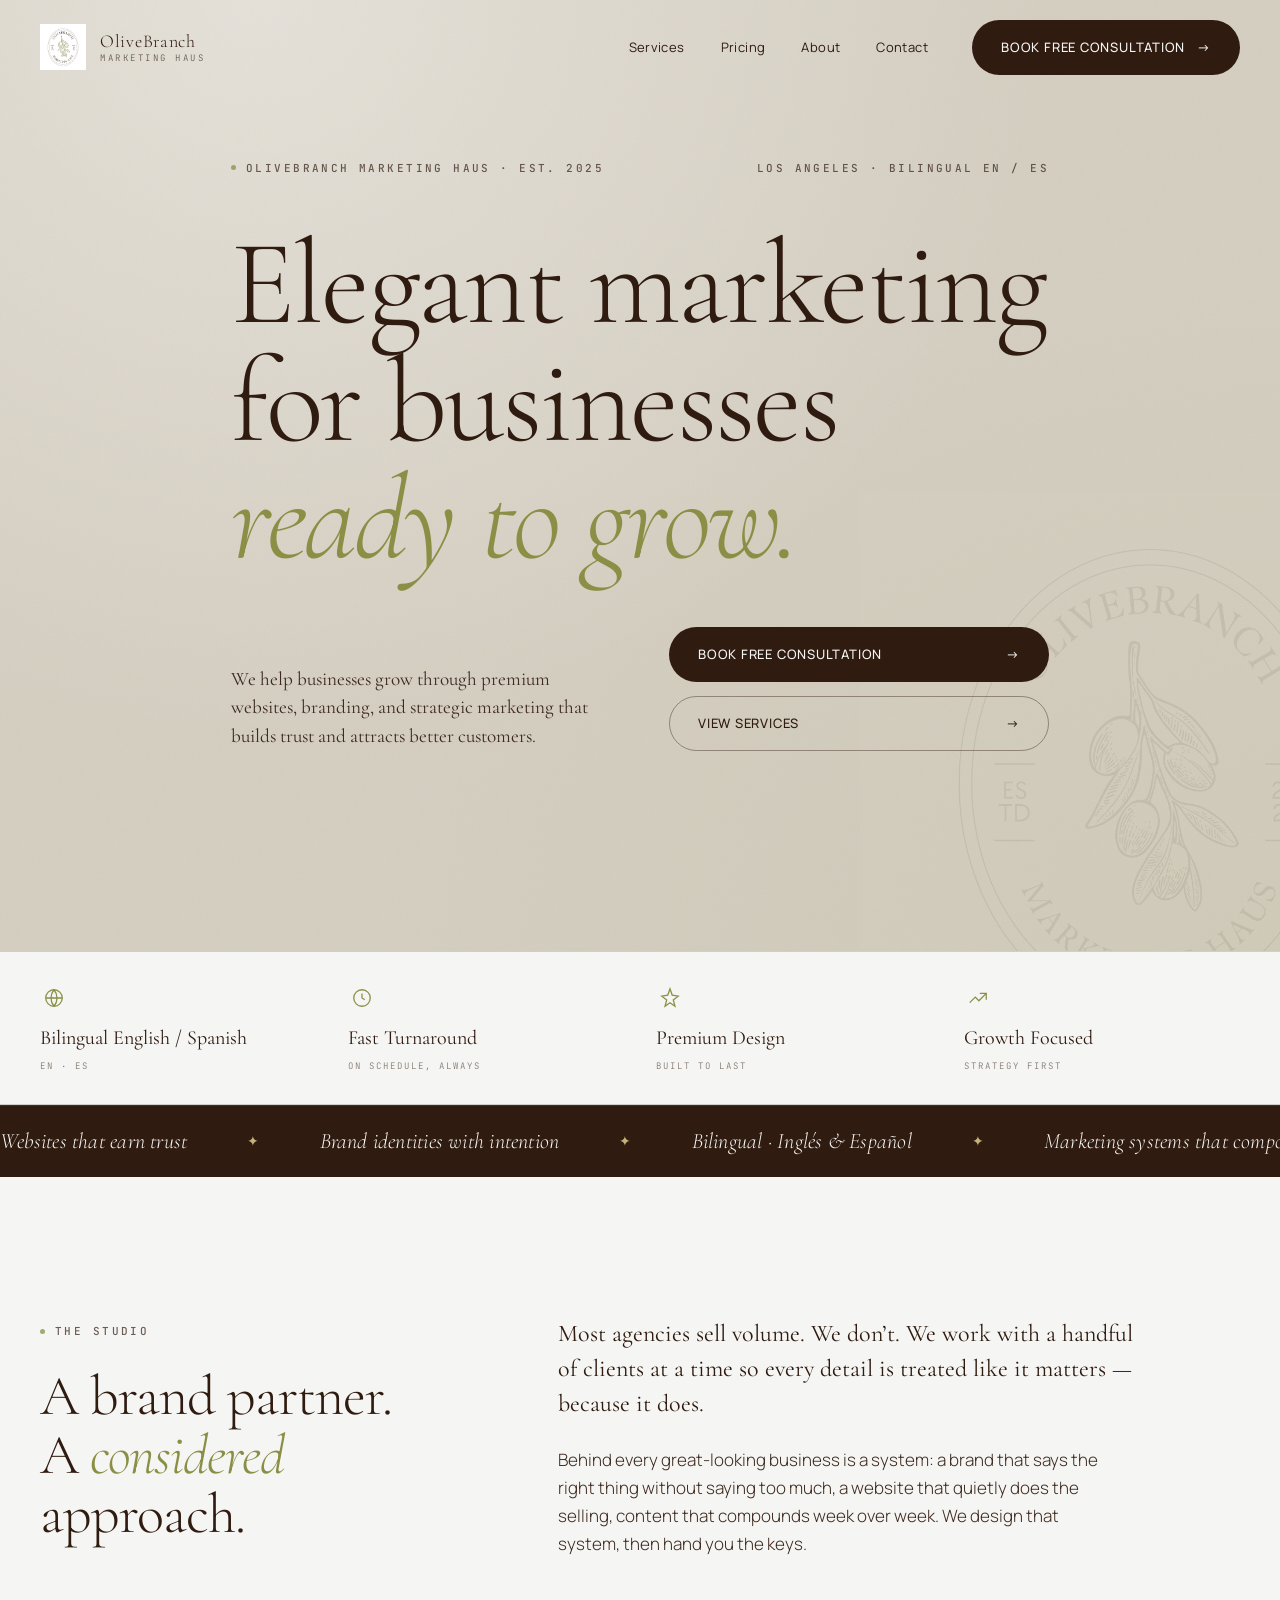
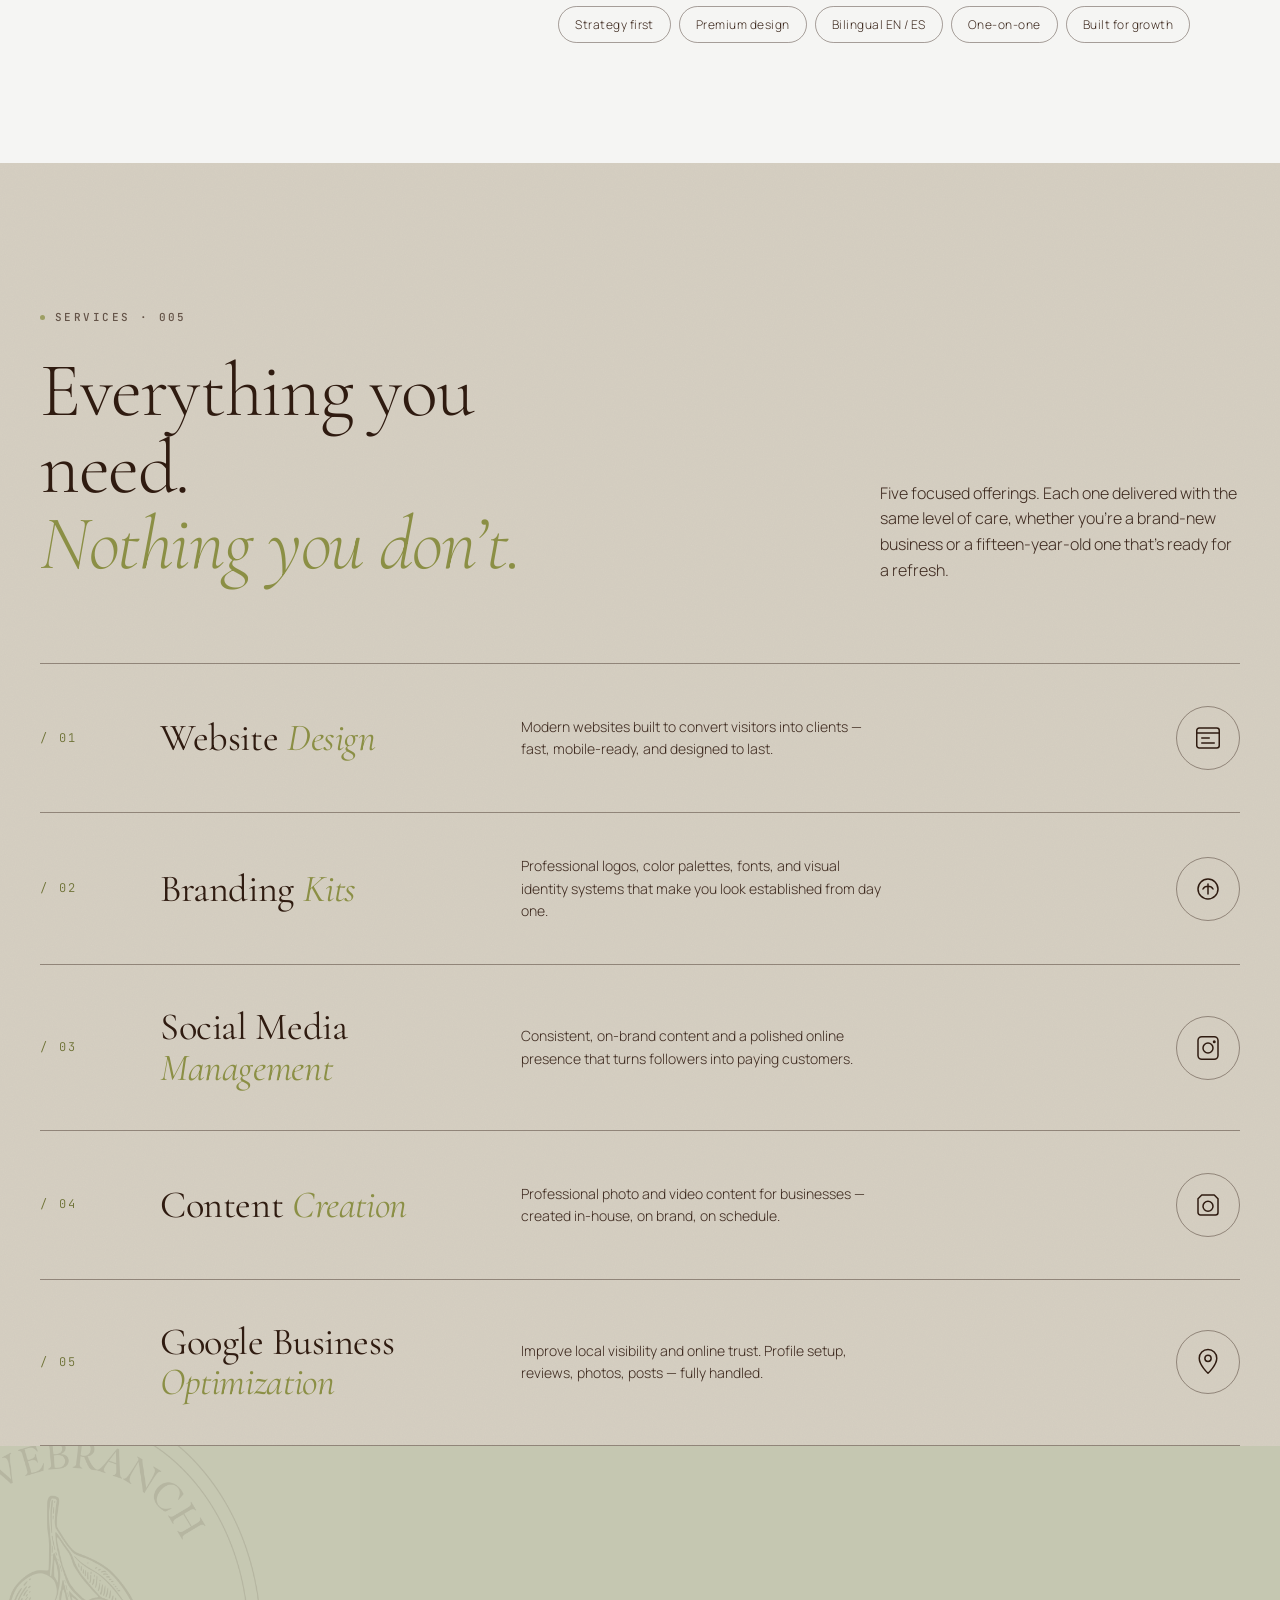
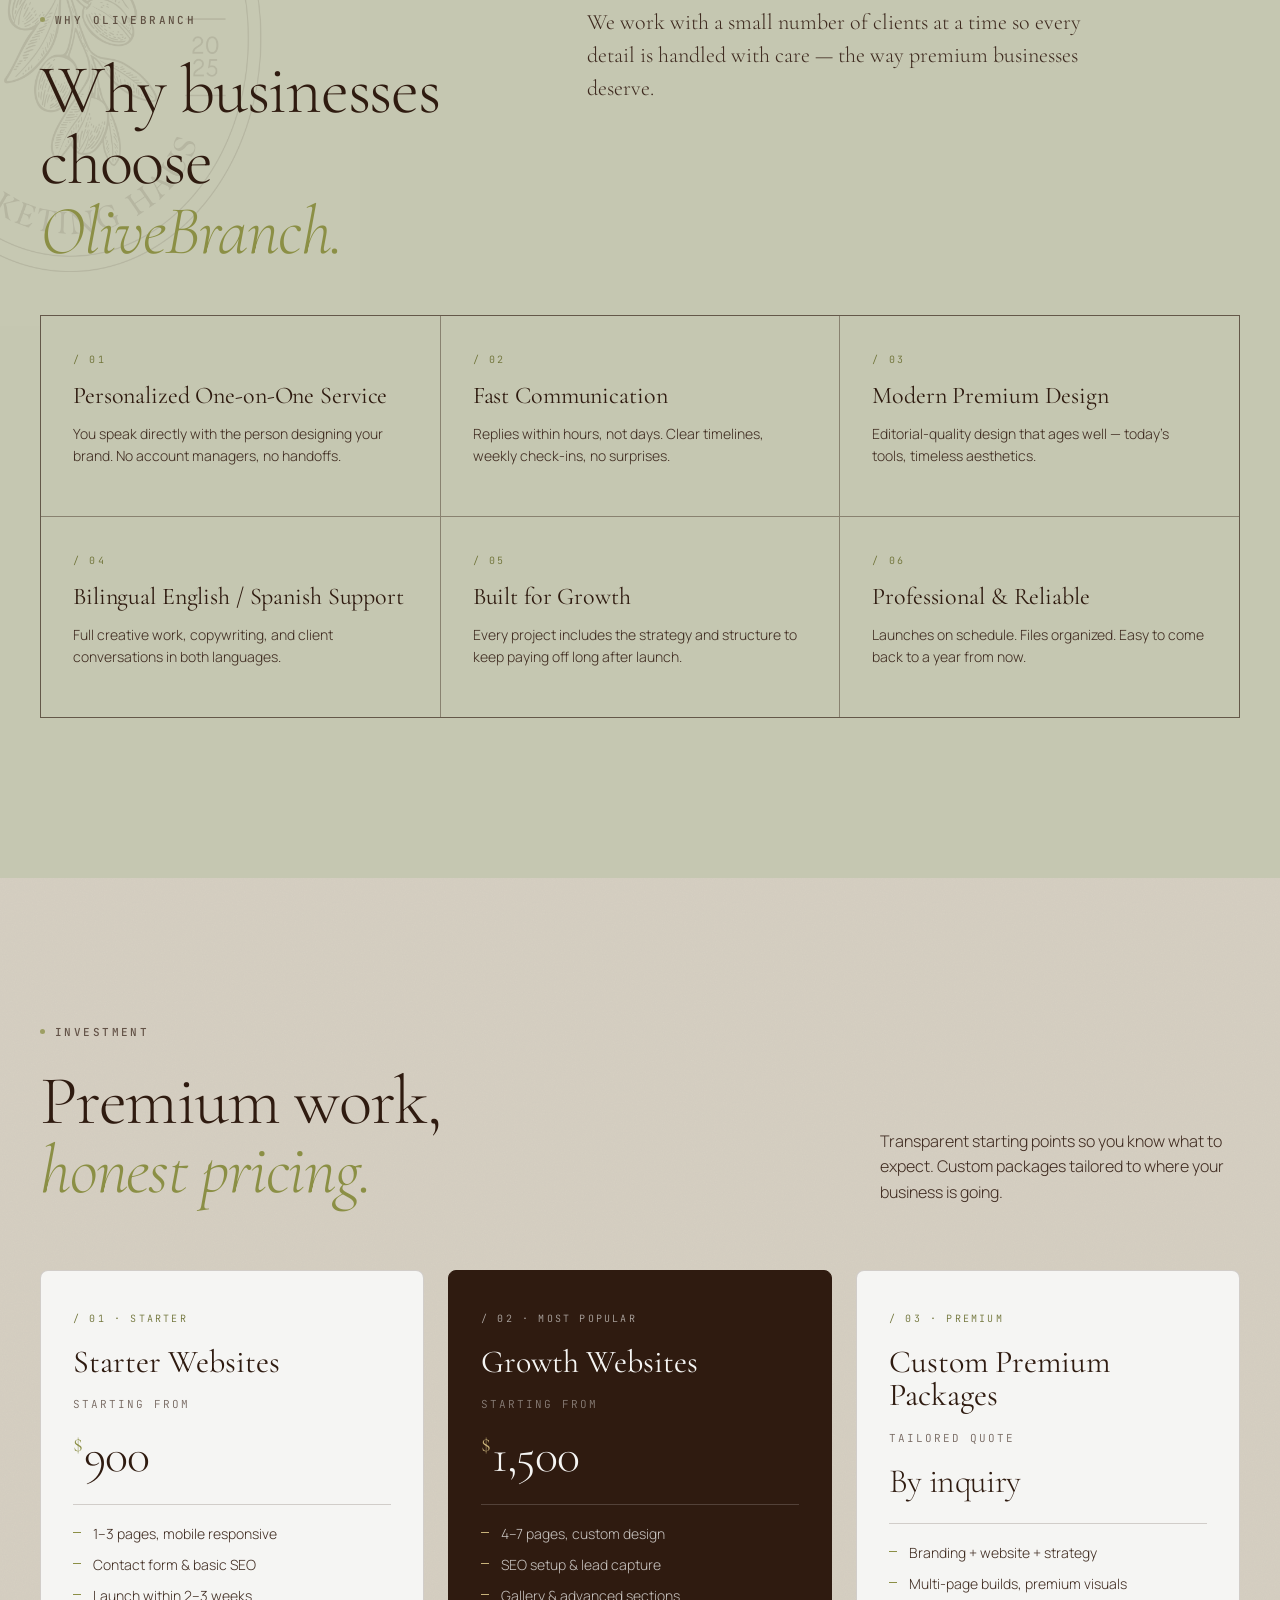
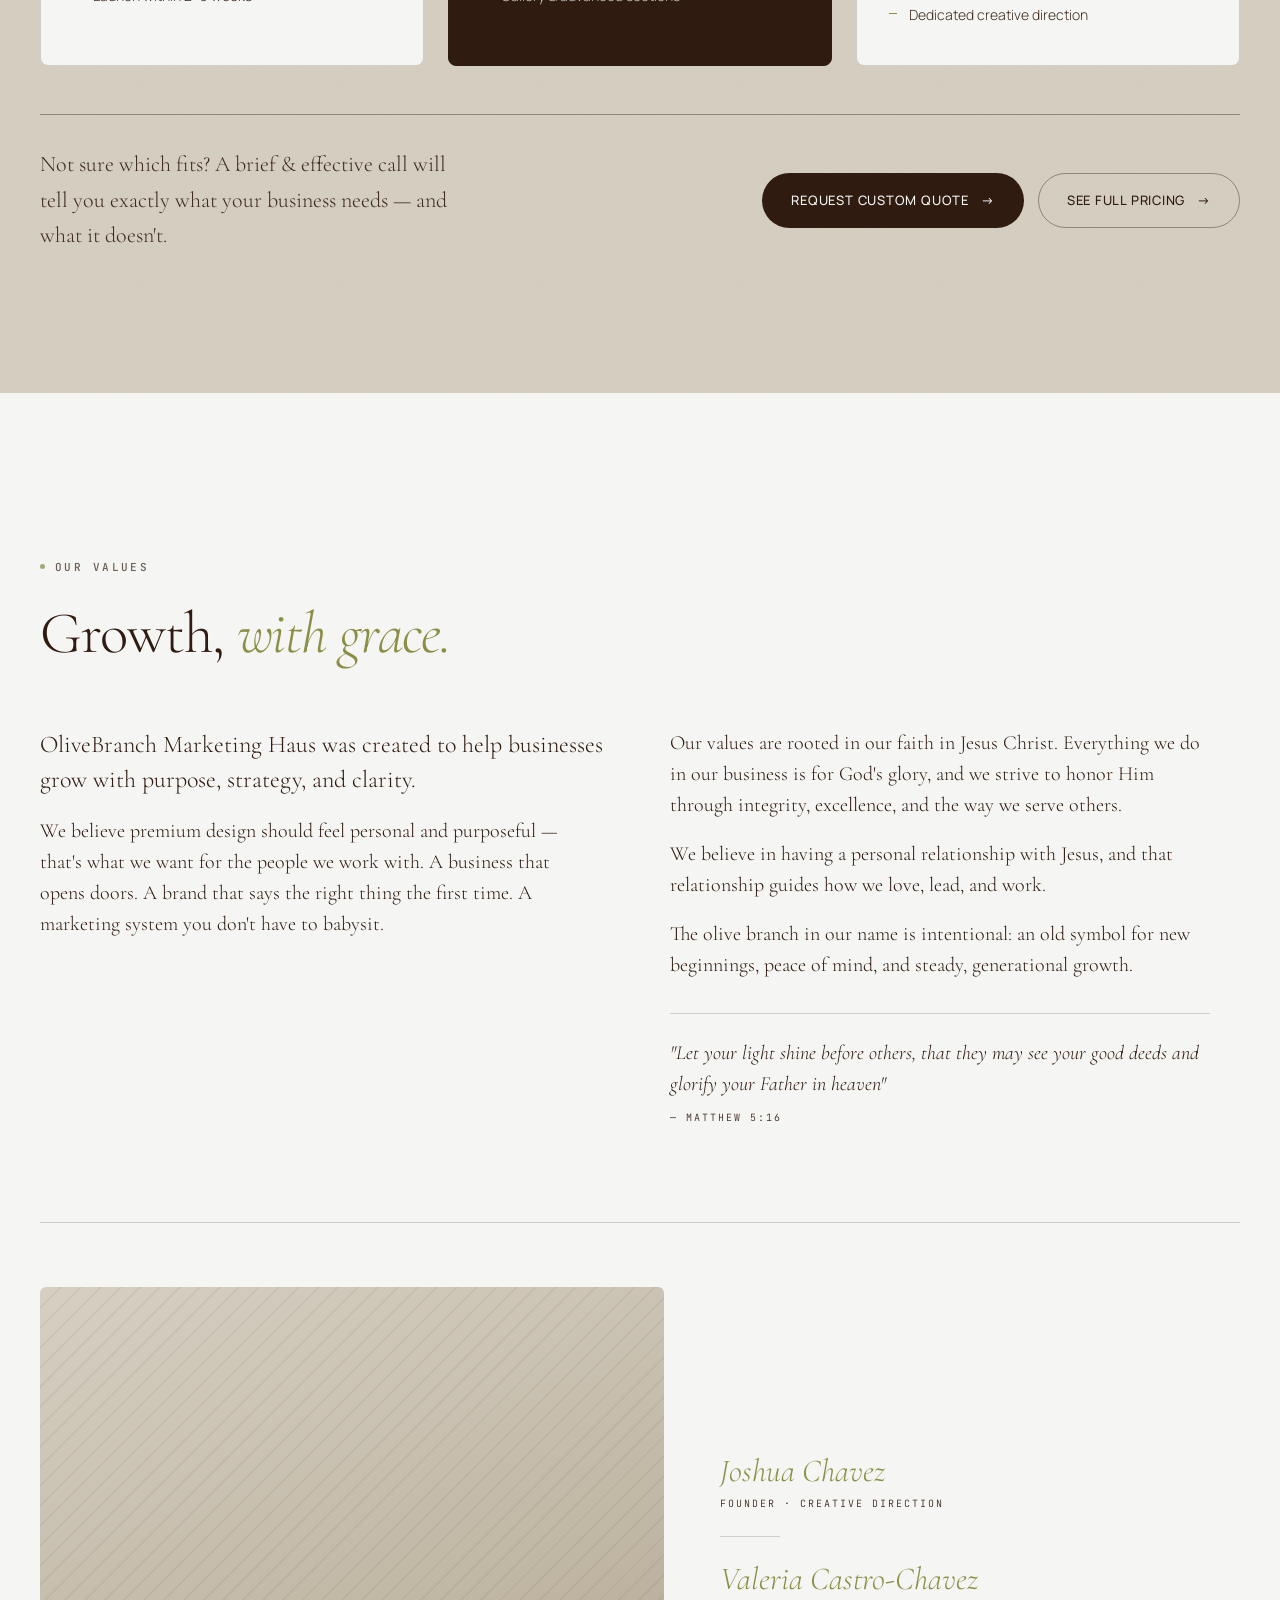
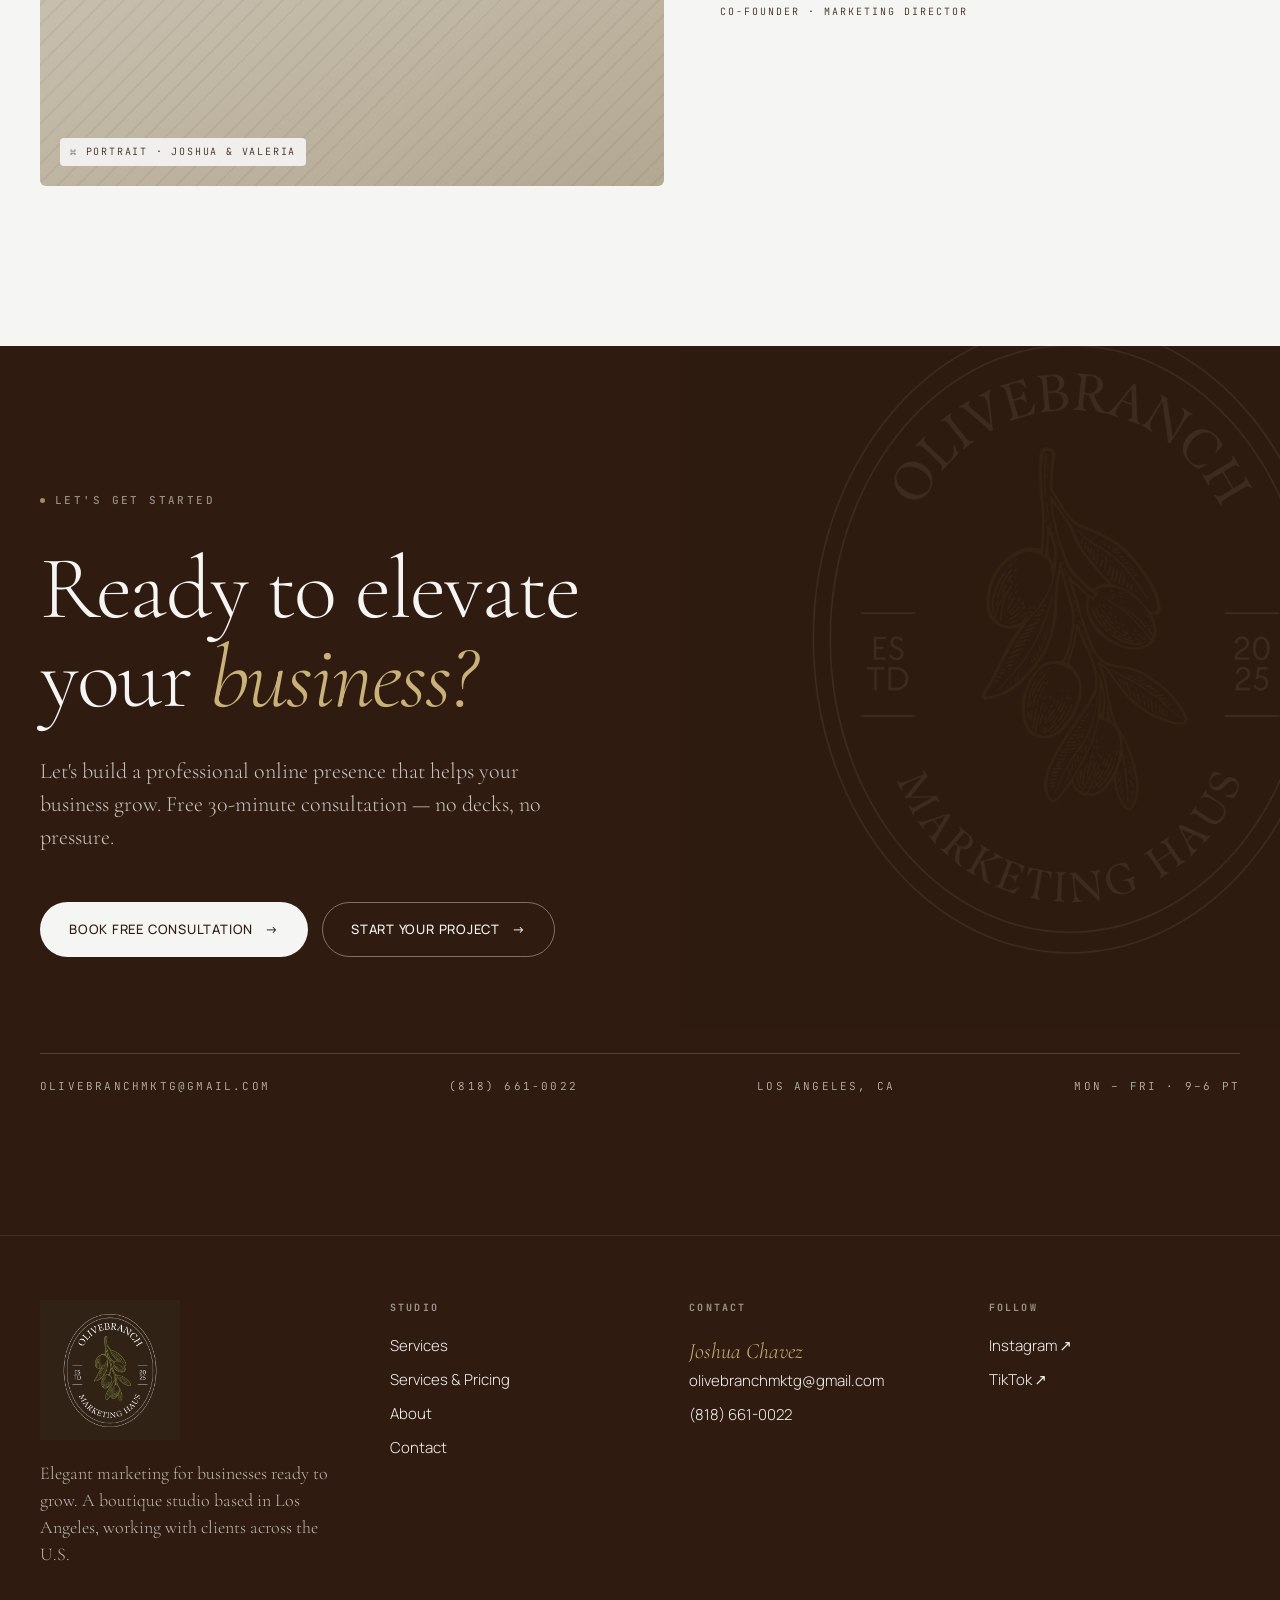
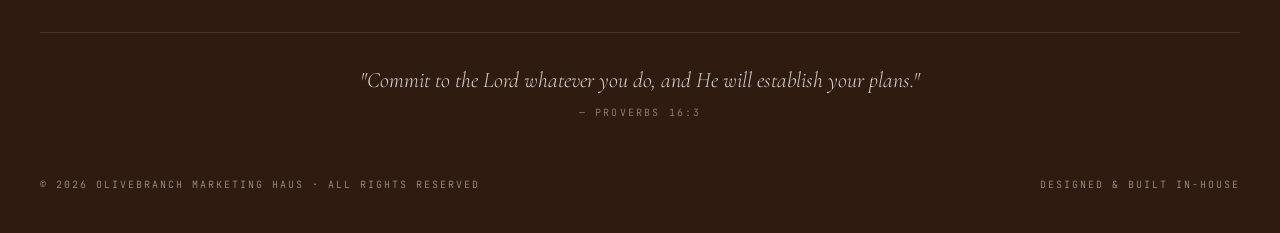
==== commit d2a25e75: "Add files via upload" ====
--- a/vercel-deploy/index.html
+++ b/vercel-deploy/index.html
@@ -14,8 +14,8 @@
 <!-- ============ HEADER ============ -->
 <header class="site" id="siteHeader">
   <div class="nav">
-    <a class="brand" href="#top" aria-label="OliveBranch Marketing Haus home" style="width: 60px; height: 31px">
-      <img src="assets/logo-offwhite.png" alt="OliveBranch Marketing Haus" style="height: 80px; width: 80px" />
+    <a class="brand" href="#top" aria-label="OliveBranch Marketing Haus home">
+      <img src="assets/logo-offwhite.png" alt="OliveBranch Marketing Haus" />
       <span class="wordmark">
         <span class="n1">OliveBranch</span>
         <span class="n2">Marketing Haus</span>
@@ -133,7 +133,7 @@
     <div class="intro-grid">
       <div class="reveal">
         <span class="eyebrow"><span class="dot"></span>The Studio</span>
-        <h2 class="display" style="margin-top:24px;">A small studio.<br/>A <em>considered</em> approach.</h2>
+        <h2 class="display" style="margin-top:24px;">A brand partner.<br/>A <em>considered</em> approach.</h2>
       </div>
       <div class="body reveal delay-1">
         <p class="lede">
@@ -386,7 +386,7 @@
     </div>
 
     <div class="pricing-preview-foot reveal delay-2">
-      <p>Not sure which fits? A 30-minute call will tell you exactly what your business needs — and what it doesn't.</p>
+      <p>Not sure which fits? A brief &amp; effective call will tell you exactly what your business needs — and what it doesn't.</p>
       <div style="display:flex;gap:14px;flex-wrap:wrap;">
         <a class="btn btn-primary" href="mailto:olivebranchmktg@gmail.com?subject=New%20Project%20Inquiry%20-%20OliveBranch%20Marketing%20Haus&body=Hello%20Joshua%2C%0D%0A%0D%0AI%E2%80%99m%20interested%20in%20starting%20a%20project%20with%20OliveBranch%20Marketing%20Haus.%0D%0A%0D%0ABusiness%20Name%3A%20%0D%0AType%20of%20Business%3A%20%0D%0AServices%20Needed%3A%20%0D%0ABudget%20Range%3A%20%0D%0ADesired%20Timeline%3A%20%0D%0ABest%20Phone%20Number%3A%20%0D%0AAdditional%20Details%3A%20%0D%0A%0D%0AThank%20you.">Request Custom Quote <span class="arrow">→</span></a>
         <a class="btn btn-ghost" href="services-and-pricing.html">See full pricing <span class="arrow">→</span></a>
@@ -398,29 +398,55 @@
 <!-- ============ ABOUT ============ -->
 <section class="about" id="about">
   <div class="wrap">
-    <div class="about-grid">
-      <div class="about-photo reveal">
-        <span class="placeholder-meta">portrait placeholder · founder, joshua chavez</span>
+    <div class="about-intro reveal">
+      <span class="eyebrow"><span class="dot"></span>Our Values</span>
+      <h2 class="display" style="margin-top:24px;">Growth, <em>with grace.</em></h2>
+    </div>
+    <div class="about-grid about-grid--story">
+      <div class="reveal">
+        <p class="first">
+          OliveBranch Marketing Haus was created to help businesses grow with purpose, strategy, and clarity.
+        </p>
+        <p>
+          We believe premium design should feel personal and purposeful — that's what we want for the people we work with. A business that opens doors. A brand that says the right thing the first time. A marketing system you don't have to babysit.
+        </p>
       </div>
       <div class="reveal delay-1">
-        <span class="eyebrow"><span class="dot"></span>Our Story</span>
-        <h2 class="display" style="margin-top:24px;">Growth, <em>with grace.</em></h2>
-        <p class="first">
-          OliveBranch Marketing Haus was created to help businesses grow with beauty, strategy, and clarity.
-        </p>
         <p>
-          We believe premium design should feel personal and purposeful — not flashy, not trendy, not a copy of someone else’s playbook. The olive branch in our name is intentional: an old symbol for new beginnings, peace of mind, and steady, generational growth.
+          Our values are rooted in our faith in Jesus Christ. Everything we do in our business is for God's glory, and we strive to honor Him through integrity, excellence, and the way we serve others.
         </p>
         <p>
-          That’s what we want for the people we work with. A business that opens doors. A brand that says the right thing the first time. A marketing system you don’t have to babysit.
-        </p>
-        <div class="signature">
-          <div>
-            <div class="name">Joshua Chavez</div>
-            <div class="role">Founder · Creative Direction</div>
+          We believe in having a personal relationship with Jesus, and that relationship guides how we love, lead, and work.
+        </p>
+        <p>
+          The olive branch in our name is intentional: an old symbol for new beginnings, peace of mind, and steady, generational growth.
+        </p>
+        <p class="scripture">
+          <em>"Let your light shine before others, that they may see your good deeds and glorify your Father in heaven"</em> <span class="ref">— Matthew 5:16</span>
+        </p>
+      </div>
+    </div>
+
+    <div class="team-row team-row--single">
+      <article class="team-card team-card--duo reveal">
+        <div class="team-photo" data-portrait="duo">
+          <img class="team-photo-img" alt="Joshua Chavez and Valeria Castro-Chavez" />
+          <span class="placeholder-meta">portrait · joshua &amp; valeria</span>
+        </div>
+        <div class="team-meta">
+          <div class="duo-names">
+            <div class="duo-person">
+              <div class="team-name" data-name="founder">Joshua Chavez</div>
+              <div class="team-role" data-role="founder">Founder · Creative Direction</div>
+            </div>
+            <div class="duo-divider" aria-hidden="true"></div>
+            <div class="duo-person">
+              <div class="team-name" data-name="cofounder">Valeria Castro-Chavez</div>
+              <div class="team-role" data-role="cofounder">Co-Founder · Marketing Director</div>
+            </div>
           </div>
         </div>
-      </div>
+      </article>
     </div>
   </div>
 </section>
@@ -455,7 +481,7 @@
   <div class="wrap">
     <div class="footer-grid">
       <div class="footer-brand">
-        <img src="assets/logo-darkbrown.png" alt="OliveBranch Marketing Haus" style="width: 1px; height: 1px" />
+        <img src="assets/logo-darkbrown.png" alt="OliveBranch Marketing Haus" style="width: 140px; height: 140px" />
         <p>Elegant marketing for businesses ready to grow. A boutique studio based in Los Angeles, working with clients across the U.S.</p>
       </div>
       <div class="footer-col">
@@ -469,7 +495,8 @@
         <h4>Contact</h4>
         <span class="name">Joshua Chavez</span>
         <a href="mailto:olivebranchmktg@gmail.com">olivebranchmktg@gmail.com</a>
-        <a href="tel:8186610022">(818) 661-0022</a>
+        <a href="tel:8186610022">(818) 661-0022
+</a>
       </div>
       <div class="footer-col">
         <h4>Follow</h4>
@@ -477,7 +504,15 @@
         <a href="#" target="_blank" rel="noopener">TikTok ↗</a>
       </div>
     </div>
-    <div class="footer-bottom">
+    <div class="footer-verse" style="border-top:1px solid rgba(245,245,243,.12);margin-top:64px;padding:32px 0 0;text-align:center;">
+      <p style="font-family:'Cormorant Garamond',serif;font-style:italic;font-size:22px;line-height:1.45;color:rgba(245,245,243,.85);max-width:60ch;margin:0 auto 8px;">
+        "Commit to the Lord whatever you do, and He will establish your plans."
+      </p>
+      <p style="font-family:'JetBrains Mono',monospace;font-size:10px;letter-spacing:.22em;text-transform:uppercase;color:rgba(245,245,243,.5);margin:0;">
+        — Proverbs 16:3
+      </p>
+    </div>
+    <div class="footer-bottom" style="border-top:none;margin-top:32px;">
       <span>© 2026 OliveBranch Marketing Haus · All rights reserved</span>
       <span>Designed &amp; built in-house</span>
     </div>
@@ -520,5 +555,183 @@
   });
 </script>
 
+<!-- ============ TWEAKS PANEL (founders) ============ -->
+<aside class="ob-tweaks" id="obTweaks" aria-label="Tweaks">
+  <header>
+    <h3>Tweaks</h3>
+    <button type="button" id="obTweaksClose" aria-label="Close tweaks">×</button>
+  </header>
+  <div class="body">
+    <div class="group">
+      <div class="group-title">Team photo</div>
+      <label>
+        <span class="lbl">Photo of Joshua &amp; Valeria</span>
+        <div class="file-row">
+          <input type="url" placeholder="Paste image URL or upload" data-tw="duoPhoto" />
+          <button type="button" class="file-btn" data-upload="duoPhoto">Upload</button>
+        </div>
+        <button type="button" class="clear-btn" data-clear="duoPhoto" style="margin-top:6px;">Clear photo</button>
+      </label>
+    </div>
+    <div class="group">
+      <div class="group-title">Founder · Joshua Chavez</div>
+      <label>
+        <span class="lbl">Name</span>
+        <input type="text" data-tw="founderName" />
+      </label>
+      <label>
+        <span class="lbl">Role</span>
+        <input type="text" data-tw="founderRole" />
+      </label>
+    </div>
+    <div class="group">
+      <div class="group-title">Co-Founder · Valeria Castro-Chavez</div>
+      <label>
+        <span class="lbl">Name</span>
+        <input type="text" data-tw="cofounderName" />
+      </label>
+      <label>
+        <span class="lbl">Role</span>
+        <input type="text" data-tw="cofounderRole" />
+      </label>
+    </div>
+    <div class="hint">Photos are stored locally in your browser. For permanent photos, host the image and paste its URL.</div>
+  </div>
+</aside>
+<input type="file" id="obTweaksFile" accept="image/*" style="display:none;" />
+
+<script>
+  // -------- Tweaks: founders block --------
+  (function(){
+    var TWEAK_DEFAULS = /*EDITMODE-BEGIN*/{
+      "founderName": "Joshua Chavez",
+      "founderRole": "Founder · Creative Direction",
+      "cofounderName": "Valeria Castro-Chavez",
+      "cofounderRole": "Co-Founder · Marketing Director",
+      "duoPhoto": ""
+    }/*EDITMODE-END*/;
+
+    var STORAGE_KEY = 'ob-tweaks-founders';
+    function load(){
+      try { return Object.assign({}, TWEAK_DEFAULS, JSON.parse(localStorage.getItem(STORAGE_KEY) || '{}')); }
+      catch(e){ return Object.assign({}, TWEAK_DEFAULS); }
+    }
+    function save(state){ localStorage.setItem(STORAGE_KEY, JSON.stringify(state)); }
+
+    var state = load();
+    var panel = document.getElementById('obTweaks');
+    var closeBtn = document.getElementById('obTweaksClose');
+    var fileInput = document.getElementById('obTweaksFile');
+    var pendingUploadKey = null;
+
+    function applyToDom(){
+      // Names + roles
+      var pairs = [
+        ['founderName',   '[data-name="founder"]'],
+        ['founderRole',   '[data-role="founder"]'],
+        ['cofounderName', '[data-name="cofounder"]'],
+        ['cofounderRole', '[data-role="cofounder"]']
+      ];
+      pairs.forEach(function(p){
+        var el = document.querySelector(p[1]);
+        if (el) el.textContent = state[p[0]] || '';
+      });
+      // Photo (single shared portrait of both)
+      (function(){
+        var box = document.querySelector('.team-photo[data-portrait="duo"]');
+        if (!box) return;
+        var img = box.querySelector('.team-photo-img');
+        var url = state.duoPhoto;
+        if (url){
+          img.src = url;
+          box.classList.add('has-image');
+        } else {
+          img.removeAttribute('src');
+          box.classList.remove('has-image');
+        }
+      })();
+    }
+
+    function syncInputs(){
+      panel.querySelectorAll('[data-tw]').forEach(function(inp){
+        var k = inp.getAttribute('data-tw');
+        inp.value = state[k] || '';
+      });
+    }
+
+    function update(key, value){
+      state[key] = value;
+      save(state);
+      applyToDom();
+      // Persist to host (when running in editor) — only persist non-photo keys
+      // (photos can be huge data URLs; keep them local-only).
+      try {
+        var safeEdits = {};
+        ['founderName','founderRole','cofounderName','cofounderRole'].forEach(function(k){
+          if (k === key) safeEdits[k] = value;
+        });
+        if (Object.keys(safeEdits).length){
+          window.parent.postMessage({type:'__edit_mode_set_keys', edits: safeEdits}, '*');
+        }
+      } catch(e){}
+    }
+
+    // Wire inputs
+    panel.querySelectorAll('input[data-tw]').forEach(function(inp){
+      inp.addEventListener('input', function(){
+        update(inp.getAttribute('data-tw'), inp.value);
+      });
+    });
+    // Wire upload buttons
+    panel.querySelectorAll('[data-upload]').forEach(function(btn){
+      btn.addEventListener('click', function(){
+        pendingUploadKey = btn.getAttribute('data-upload');
+        fileInput.click();
+      });
+    });
+    fileInput.addEventListener('change', function(){
+      var file = fileInput.files && fileInput.files[0];
+      if (!file || !pendingUploadKey) return;
+      var reader = new FileReader();
+      reader.onload = function(e){
+        update(pendingUploadKey, e.target.result);
+        var inp = panel.querySelector('[data-tw="'+pendingUploadKey+'"]');
+        if (inp) inp.value = e.target.result;
+        pendingUploadKey = null;
+        fileInput.value = '';
+      };
+      reader.readAsDataURL(file);
+    });
+    // Wire clear buttons
+    panel.querySelectorAll('[data-clear]').forEach(function(btn){
+      btn.addEventListener('click', function(){
+        var k = btn.getAttribute('data-clear');
+        update(k, '');
+        var inp = panel.querySelector('[data-tw="'+k+'"]');
+        if (inp) inp.value = '';
+      });
+    });
+
+    // Open/close (host protocol)
+    function open(){ panel.classList.add('open'); }
+    function close(){
+      panel.classList.remove('open');
+      try { window.parent.postMessage({type:'__edit_mode_dismissed'}, '*'); } catch(e){}
+    }
+    closeBtn.addEventListener('click', close);
+    window.addEventListener('message', function(e){
+      var d = e && e.data;
+      if (!d || !d.type) return;
+      if (d.type === '__activate_edit_mode') open();
+      if (d.type === '__deactivate_edit_mode') panel.classList.remove('open');
+    });
+    try { window.parent.postMessage({type:'__edit_mode_available'}, '*'); } catch(e){}
+
+    // Initialize
+    syncInputs();
+    applyToDom();
+  })();
+</script>
+
 </body>
 </html>
--- a/vercel-deploy/styles.css
+++ b/vercel-deploy/styles.css
@@ -104,7 +104,20 @@
   nav.menu .cta{margin-left:8px;}
   @media (max-width:880px){
     nav.menu .links{display:none;}
-    header.site{padding:14px 22px;}
+    header.site{padding:12px 18px;}
+    .nav{gap:12px;}
+    .brand img{height:36px;}
+    .brand{gap:10px;}
+    .brand .wordmark .n1{font-size:15px;}
+    .brand .wordmark .n2{font-size:8px;letter-spacing:.22em;}
+    nav.menu .cta{padding:10px 14px;font-size:11px;}
+  }
+  @media (max-width:480px){
+    header.site{padding:10px 14px;}
+    .brand img{height:32px;}
+    .brand .wordmark .n2{display:none;}
+    nav.menu .cta .arrow{display:none;}
+    nav.menu .cta{padding:9px 12px;font-size:10px;letter-spacing:.05em;}
   }
 
   /* ---------- Hero ---------- */
@@ -316,6 +329,139 @@
   .signature .name{font-family:'Cormorant Garamond',serif;font-style:italic;font-size:30px;color:var(--olive);}
   .signature .role{font-family:'JetBrains Mono',monospace;font-size:10px;letter-spacing:.18em;text-transform:uppercase;color:var(--charcoal);}
   @media (max-width:820px){.about-grid{grid-template-columns:1fr;gap:40px;} }
+
+  /* ---------- About: intro + two-column story + team row ---------- */
+  .about-intro{max-width:760px;margin-bottom:64px;}
+  .about-grid--story{grid-template-columns:1fr 1fr;gap:60px;align-items:start;margin-bottom:96px;}
+  .about-grid--story p:last-child{margin-bottom:0;}
+  .about-grid--story p{
+    font-family:'Cormorant Garamond',serif;font-size:20px;line-height:1.55;
+    color:var(--espresso);
+  }
+  .about-grid--story p.first{font-size:24px;line-height:1.45;}
+  .about p.scripture{
+    font-family:'Cormorant Garamond',serif;font-size:20px;line-height:1.55;
+    color:var(--espresso);margin-top:32px;padding-top:24px;
+    border-top:1px solid var(--rule);max-width:54ch;
+  }
+  .about p.scripture em{font-style:italic;color:var(--espresso);}
+  .about p.scripture .ref{
+    display:block;margin-top:10px;font-family:'JetBrains Mono',monospace;
+    font-size:10px;letter-spacing:.2em;text-transform:uppercase;
+    color:var(--charcoal);font-style:normal;
+  }
+
+  .team-row{
+    display:grid;grid-template-columns:1fr 1fr;gap:40px;
+    padding-top:64px;border-top:1px solid var(--rule);
+  }
+  .team-row--single{grid-template-columns:1fr;}
+  .team-card{display:flex;flex-direction:column;}
+  .team-card--duo{
+    display:grid;grid-template-columns:1.2fr 1fr;gap:56px;align-items:center;
+  }
+  .team-card--duo .team-photo{aspect-ratio:5/4;margin-bottom:0;}
+  .team-card--duo .team-meta{padding-top:0;}
+  .duo-names{display:flex;flex-direction:column;gap:24px;}
+  .duo-divider{height:1px;background:var(--rule);width:60px;}
+  .team-photo{
+    aspect-ratio:4/5;
+    background:linear-gradient(160deg, var(--beige), #b3a892);
+    border-radius:6px;position:relative;overflow:hidden;margin-bottom:24px;
+  }
+  .team-photo::after{
+    content:"";position:absolute;inset:0;
+    background-image:repeating-linear-gradient(135deg, rgba(47,27,16,.05) 0 2px, transparent 2px 14px);
+    pointer-events:none;
+  }
+  .team-photo .team-photo-img{
+    position:absolute;inset:0;width:100%;height:100%;object-fit:cover;
+    opacity:0;transition:opacity .4s ease;
+  }
+  .team-photo.has-image .team-photo-img{opacity:1;}
+  .team-photo.has-image::after{opacity:0;}
+  .team-photo.has-image .placeholder-meta{display:none;}
+  .team-photo .placeholder-meta{
+    position:absolute;left:20px;bottom:20px;z-index:2;
+    font-family:'JetBrains Mono',monospace;font-size:10px;letter-spacing:.18em;text-transform:uppercase;
+    color:var(--charcoal);background:rgba(245,245,243,.92);padding:6px 10px;border-radius:4px;
+  }
+  .team-photo .placeholder-meta::before{content:"⌘ ";opacity:.5;}
+  .team-meta{padding-top:4px;}
+  .team-name{font-family:'Cormorant Garamond',serif;font-style:italic;font-size:32px;line-height:1.1;color:var(--olive);margin-bottom:8px;}
+  .team-role{font-family:'JetBrains Mono',monospace;font-size:10px;letter-spacing:.2em;text-transform:uppercase;color:var(--charcoal);}
+  @media (max-width:820px){
+    .about-grid--story{grid-template-columns:1fr;gap:24px;margin-bottom:64px;}
+    .team-row{grid-template-columns:1fr;gap:48px;padding-top:48px;}
+    .team-card--duo{grid-template-columns:1fr;gap:32px;}
+    .team-card--duo .team-photo{aspect-ratio:4/3;}
+  }
+
+  /* ---------- Tweaks panel ---------- */
+  .ob-tweaks{
+    position:fixed;right:24px;bottom:24px;width:340px;max-width:calc(100vw - 32px);
+    background:var(--offwhite);color:var(--espresso);
+    border:1px solid var(--rule);border-radius:10px;
+    box-shadow:0 24px 60px -20px rgba(47,27,16,.35), 0 0 0 1px rgba(47,27,16,.04);
+    font-family:'Manrope',sans-serif;font-size:13px;
+    z-index:9999;display:none;overflow:hidden;
+  }
+  .ob-tweaks.open{display:block;}
+  .ob-tweaks header{
+    display:flex;align-items:center;justify-content:space-between;
+    padding:14px 16px;border-bottom:1px solid var(--rule);
+    background:var(--beige);
+  }
+  .ob-tweaks header h3{
+    font-family:'Cormorant Garamond',serif;font-size:18px;font-weight:500;
+    letter-spacing:.02em;color:var(--espresso);margin:0;
+  }
+  .ob-tweaks header button{
+    background:transparent;border:none;cursor:pointer;color:var(--espresso);
+    font-size:18px;line-height:1;padding:4px 8px;opacity:.6;transition:opacity .2s;
+  }
+  .ob-tweaks header button:hover{opacity:1;}
+  .ob-tweaks .body{padding:16px;max-height:70vh;overflow-y:auto;}
+  .ob-tweaks .group{margin-bottom:18px;}
+  .ob-tweaks .group:last-child{margin-bottom:0;}
+  .ob-tweaks .group-title{
+    font-family:'JetBrains Mono',monospace;font-size:9px;letter-spacing:.2em;
+    text-transform:uppercase;color:var(--charcoal);opacity:.7;margin-bottom:10px;
+  }
+  .ob-tweaks label{display:block;margin-bottom:12px;}
+  .ob-tweaks label:last-child{margin-bottom:0;}
+  .ob-tweaks .lbl{
+    display:block;font-size:11px;color:var(--charcoal);margin-bottom:6px;
+    font-weight:500;letter-spacing:.02em;
+  }
+  .ob-tweaks input[type="text"], .ob-tweaks input[type="url"]{
+    width:100%;padding:9px 11px;
+    background:#fff;border:1px solid var(--rule);border-radius:6px;
+    font-family:'Manrope',sans-serif;font-size:13px;color:var(--espresso);
+    transition:border-color .15s, box-shadow .15s;box-sizing:border-box;
+  }
+  .ob-tweaks input[type="text"]:focus, .ob-tweaks input[type="url"]:focus{
+    outline:none;border-color:var(--olive);box-shadow:0 0 0 3px rgba(139,143,69,.12);
+  }
+  .ob-tweaks .file-row{display:flex;gap:8px;align-items:center;}
+  .ob-tweaks .file-row input[type="text"]{flex:1;}
+  .ob-tweaks .file-btn{
+    background:var(--espresso);color:var(--offwhite);border:none;cursor:pointer;
+    padding:9px 12px;border-radius:6px;font-family:'JetBrains Mono',monospace;
+    font-size:9px;letter-spacing:.18em;text-transform:uppercase;white-space:nowrap;
+    transition:background .2s;
+  }
+  .ob-tweaks .file-btn:hover{background:#1a0f08;}
+  .ob-tweaks .clear-btn{
+    background:transparent;color:var(--charcoal);border:1px solid var(--rule);
+    cursor:pointer;padding:9px 10px;border-radius:6px;font-family:'JetBrains Mono',monospace;
+    font-size:9px;letter-spacing:.18em;text-transform:uppercase;
+    transition:all .2s;
+  }
+  .ob-tweaks .clear-btn:hover{border-color:var(--charcoal);color:var(--espresso);}
+  .ob-tweaks .hint{
+    font-size:11px;color:var(--charcoal);opacity:.65;margin-top:4px;line-height:1.4;
+  }
 
   /* ---------- CTA banner ---------- */
   .cta-banner{
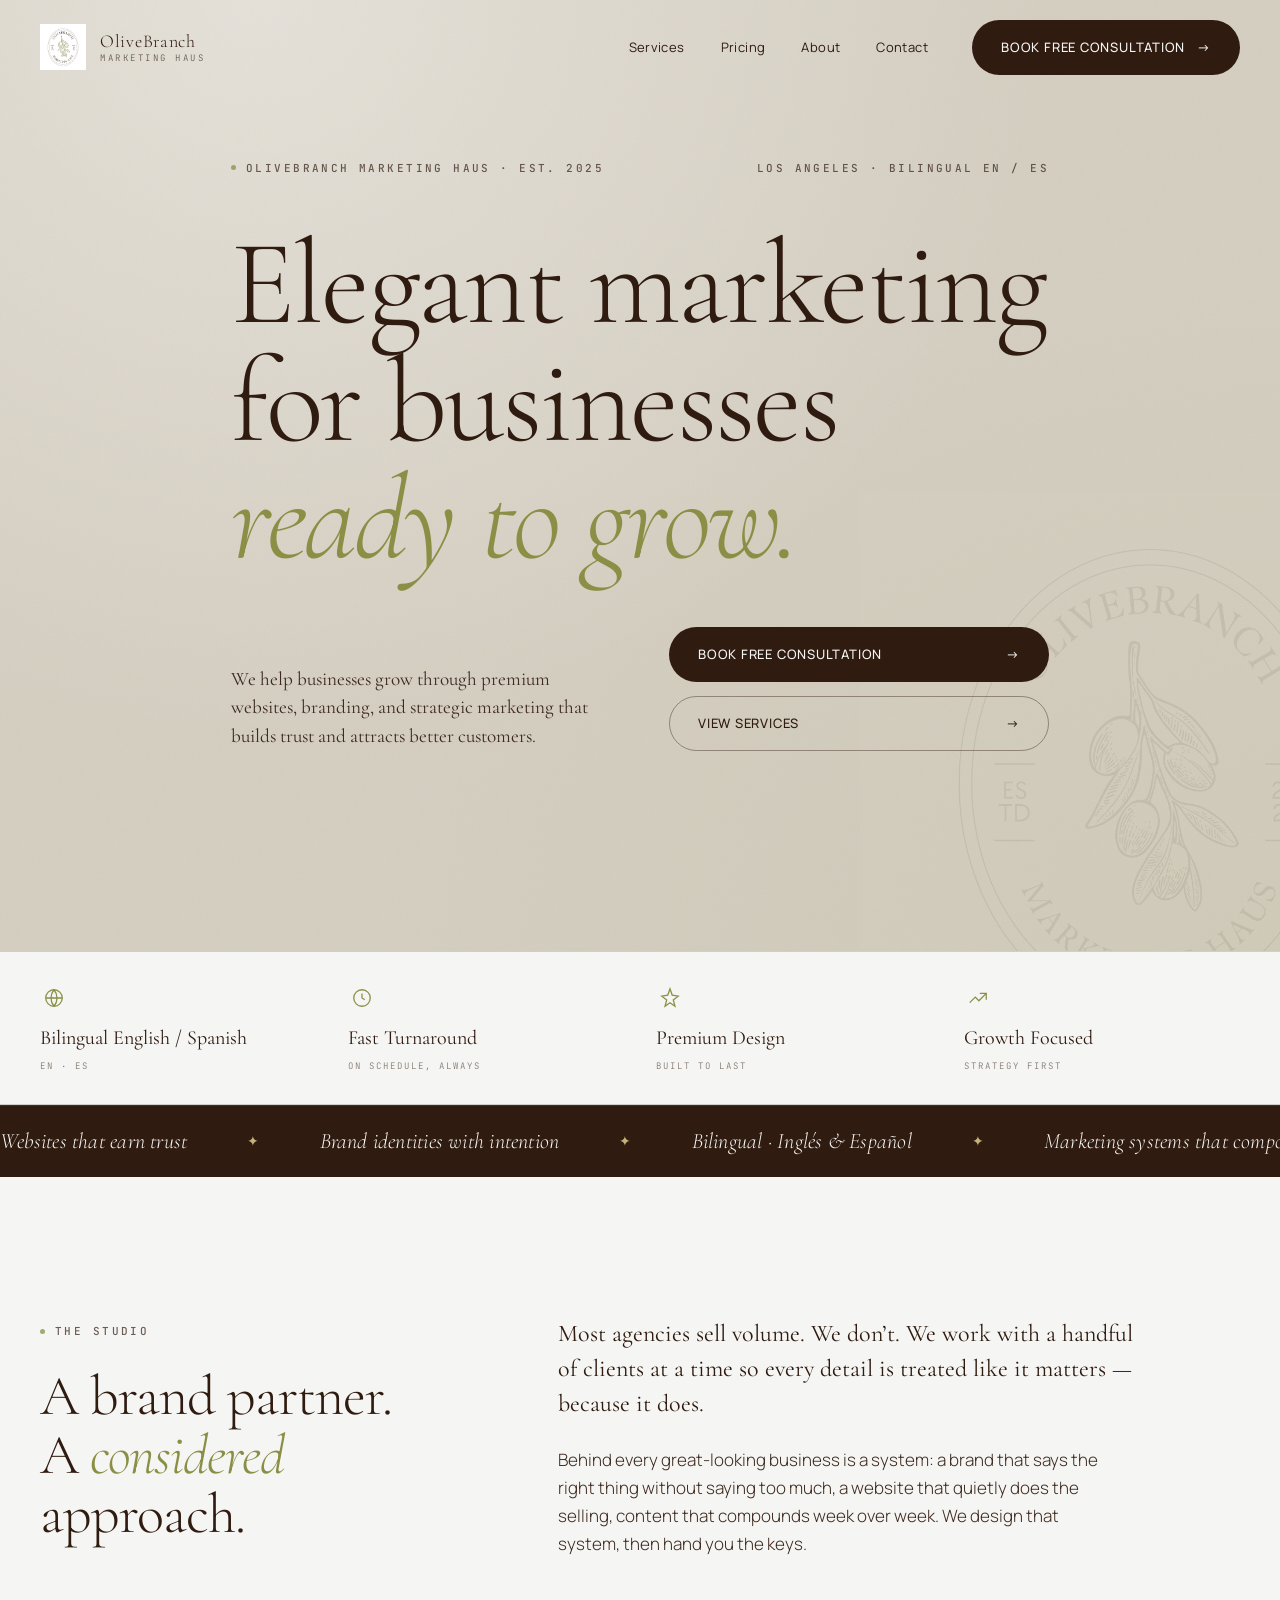
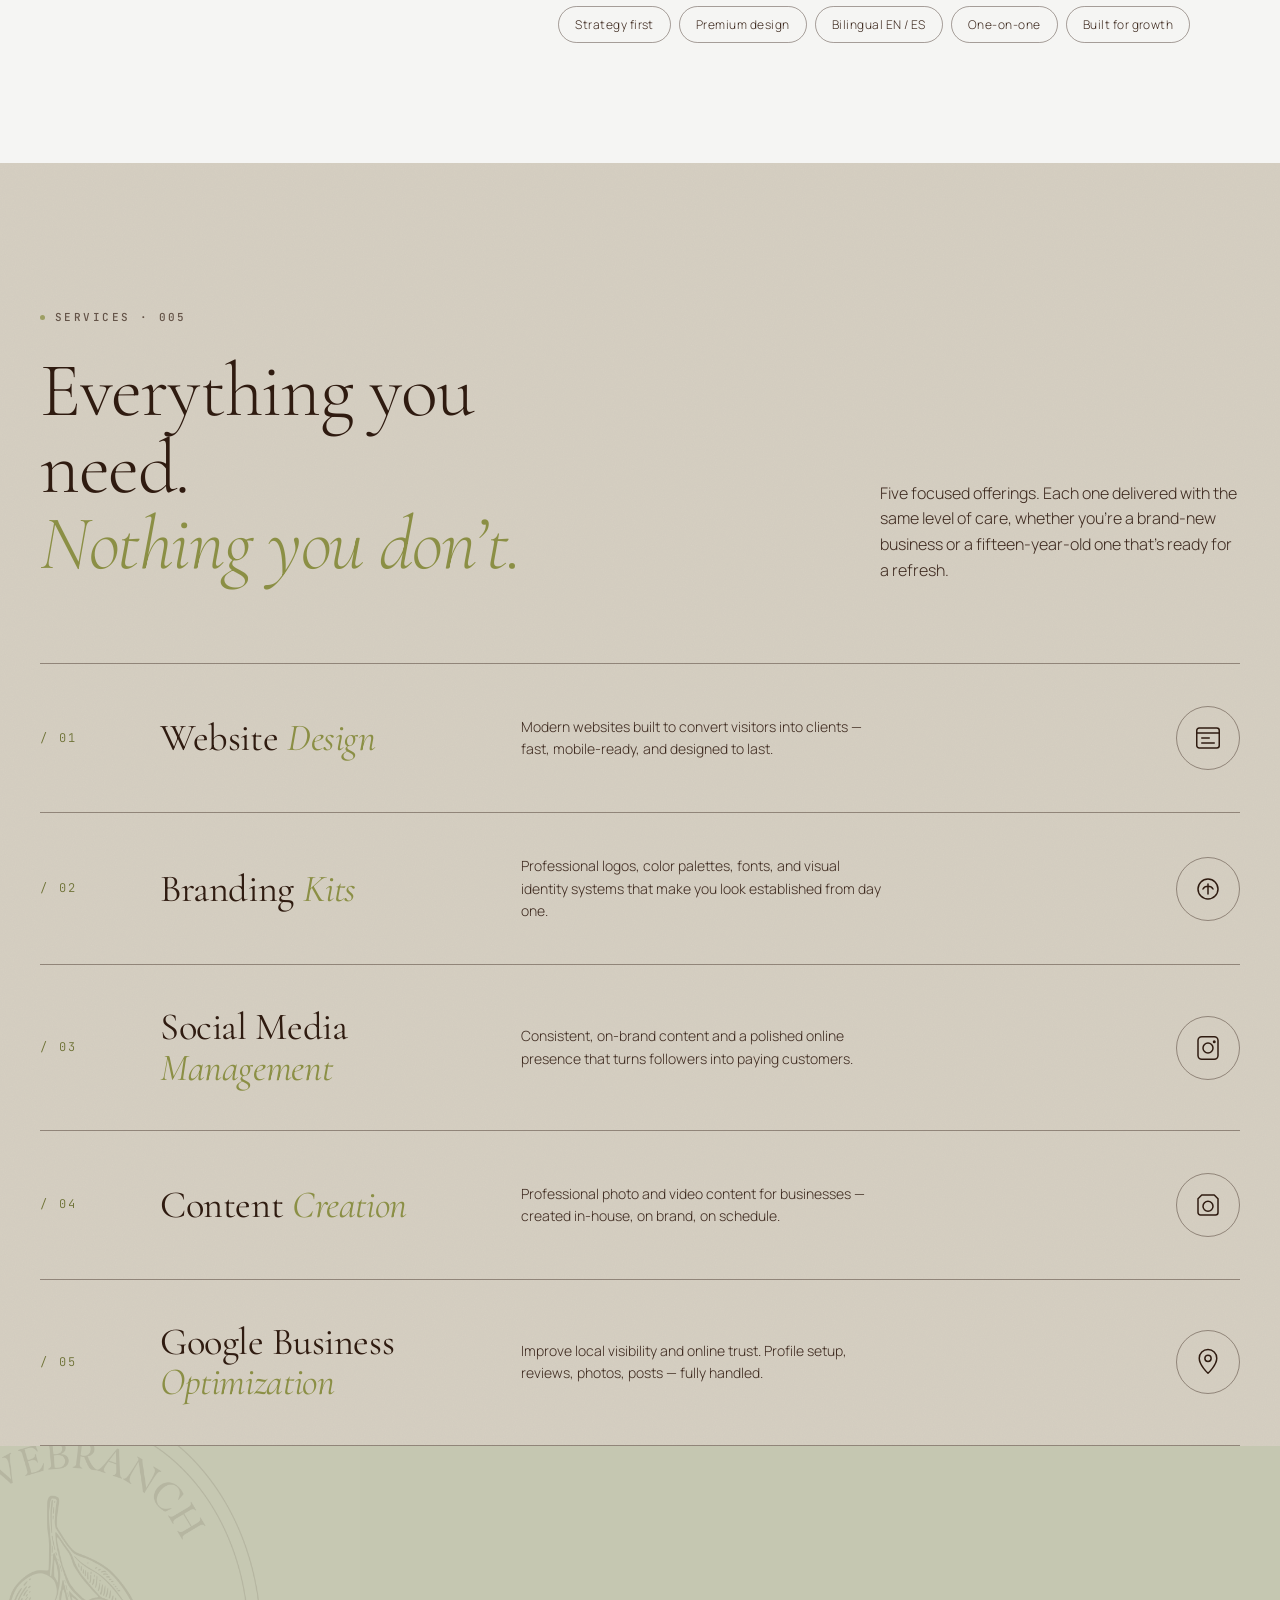
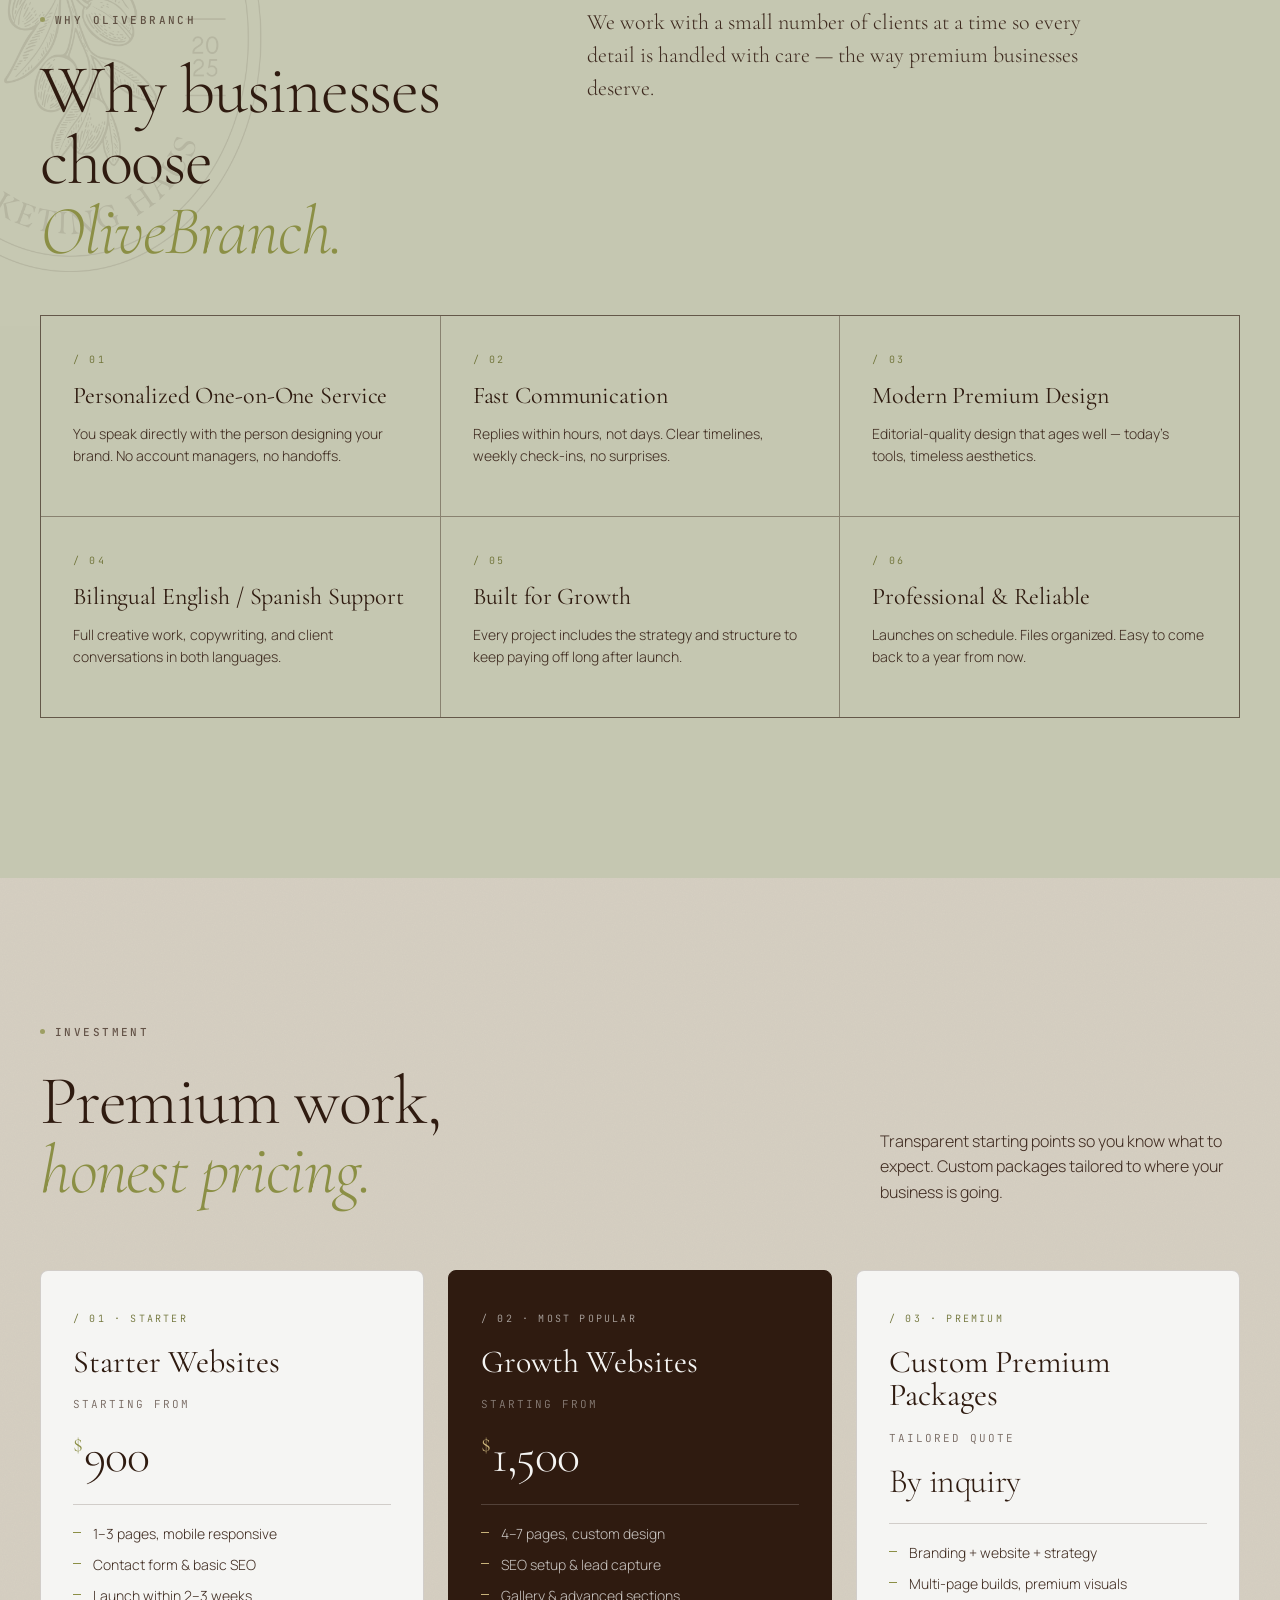
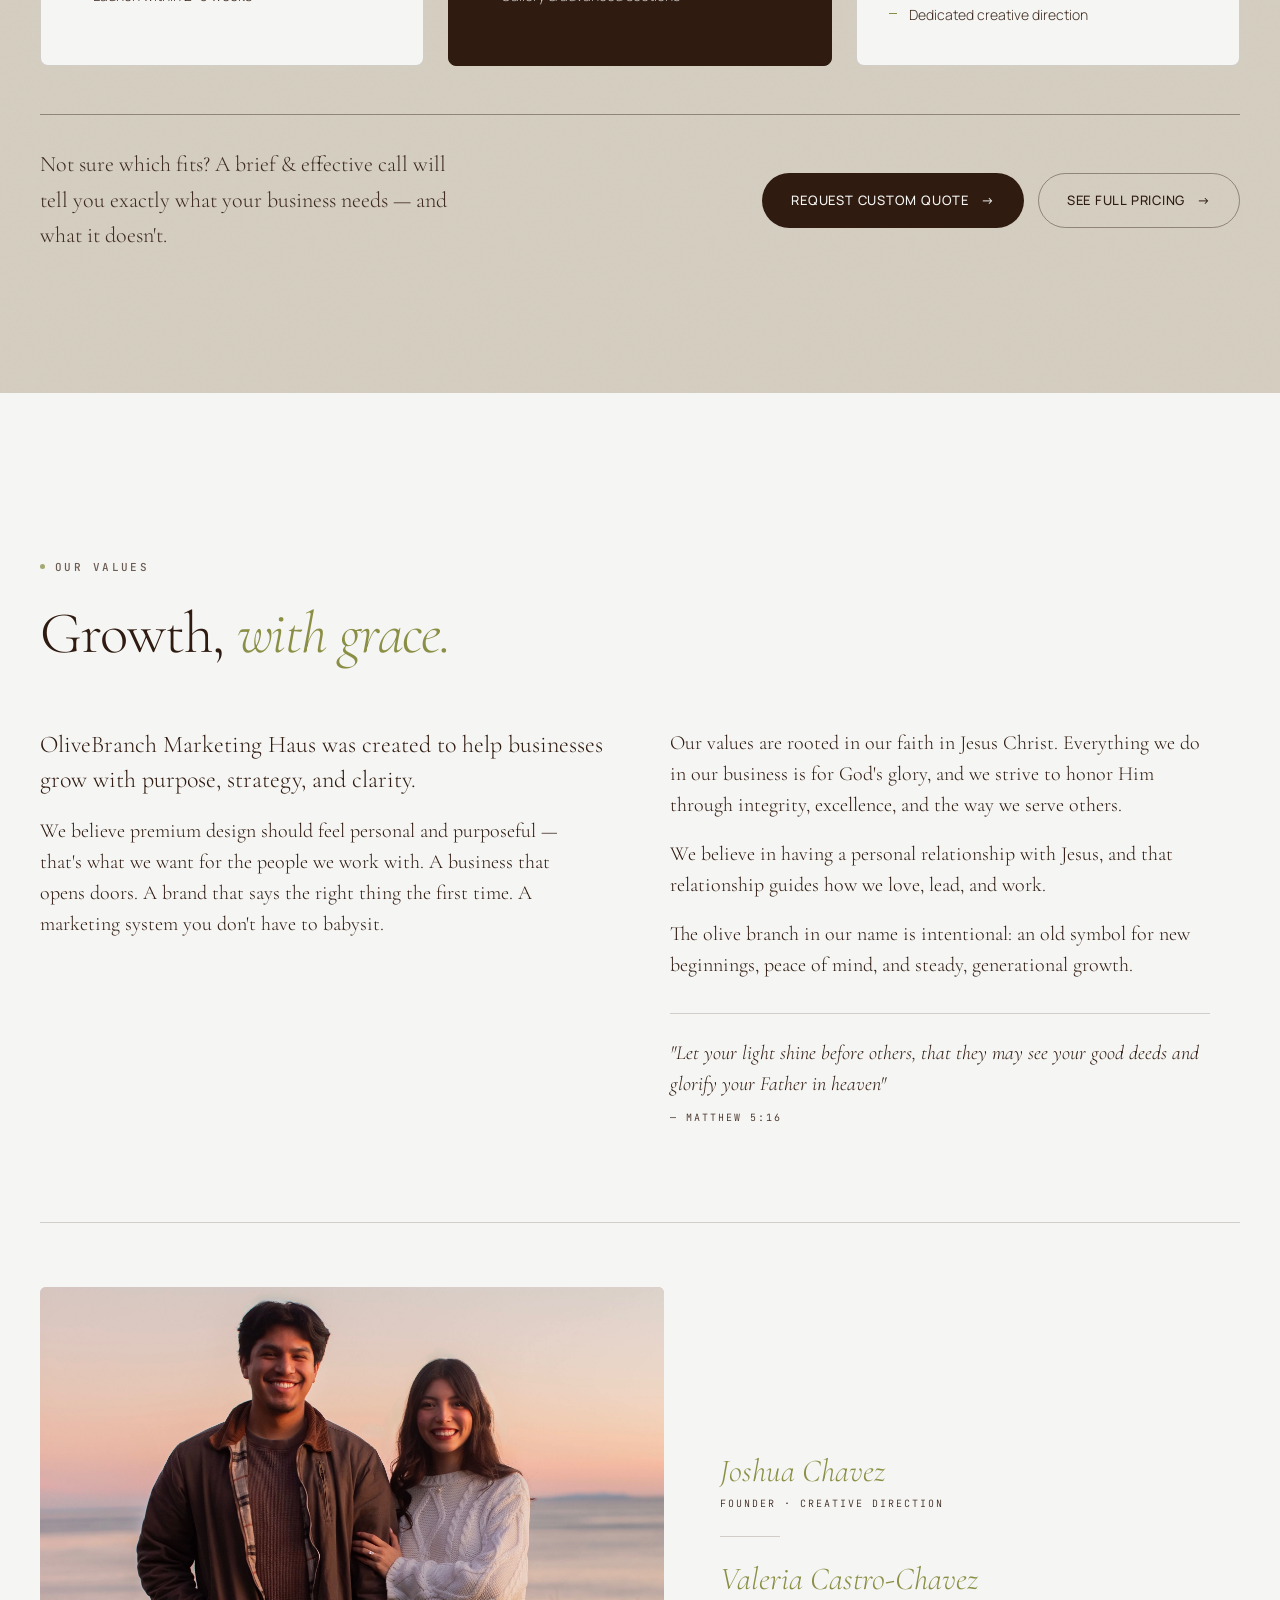
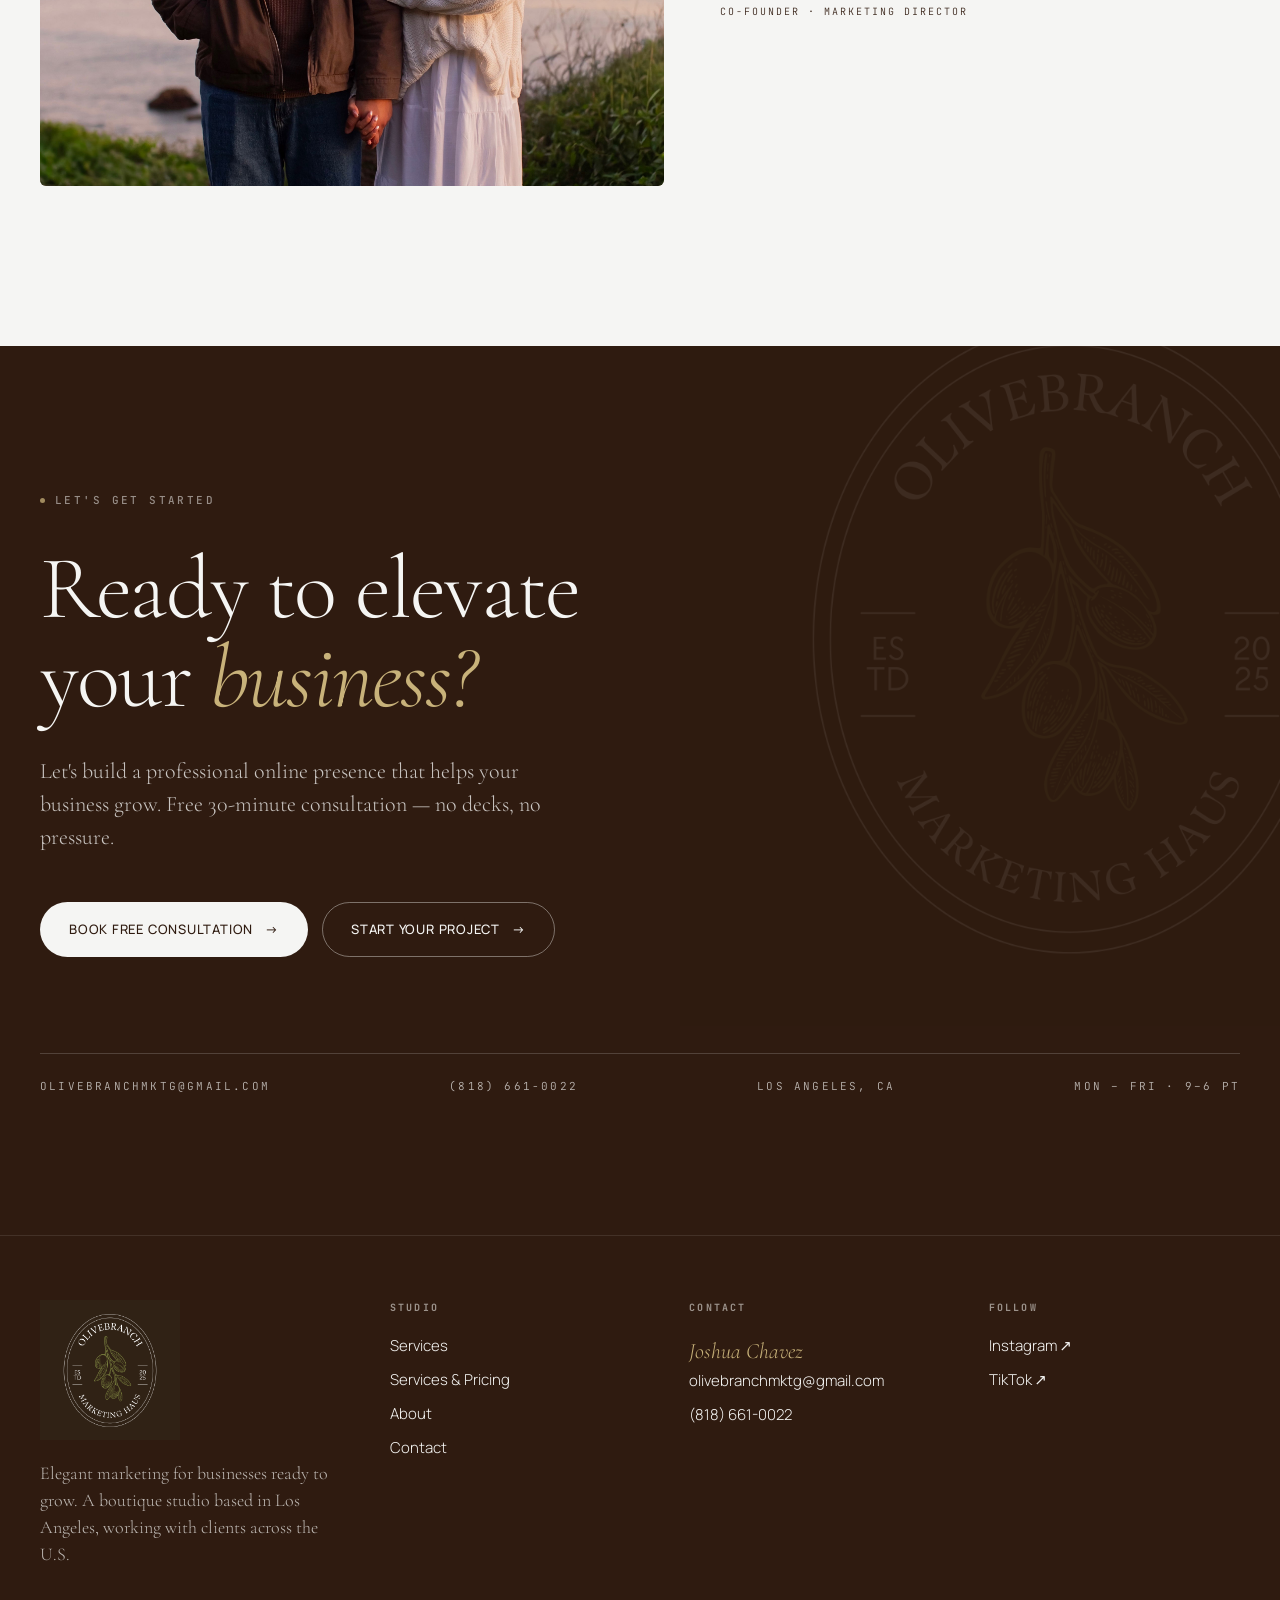
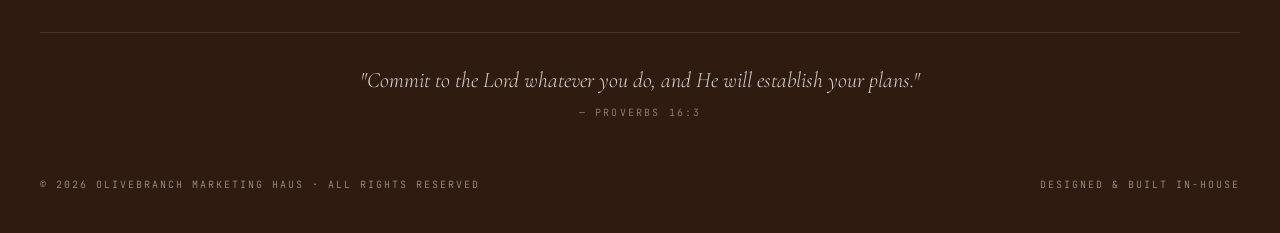
==== commit 5b139794: "Add duo portrait photo" ====
--- a/vercel-deploy/index.html
+++ b/vercel-deploy/index.html
@@ -608,7 +608,7 @@
       "founderRole": "Founder · Creative Direction",
       "cofounderName": "Valeria Castro-Chavez",
       "cofounderRole": "Co-Founder · Marketing Director",
-      "duoPhoto": ""
+      "duoPhoto": "assets/IMG_3248.jpeg"
     }/*EDITMODE-END*/;
 
     var STORAGE_KEY = 'ob-tweaks-founders';
